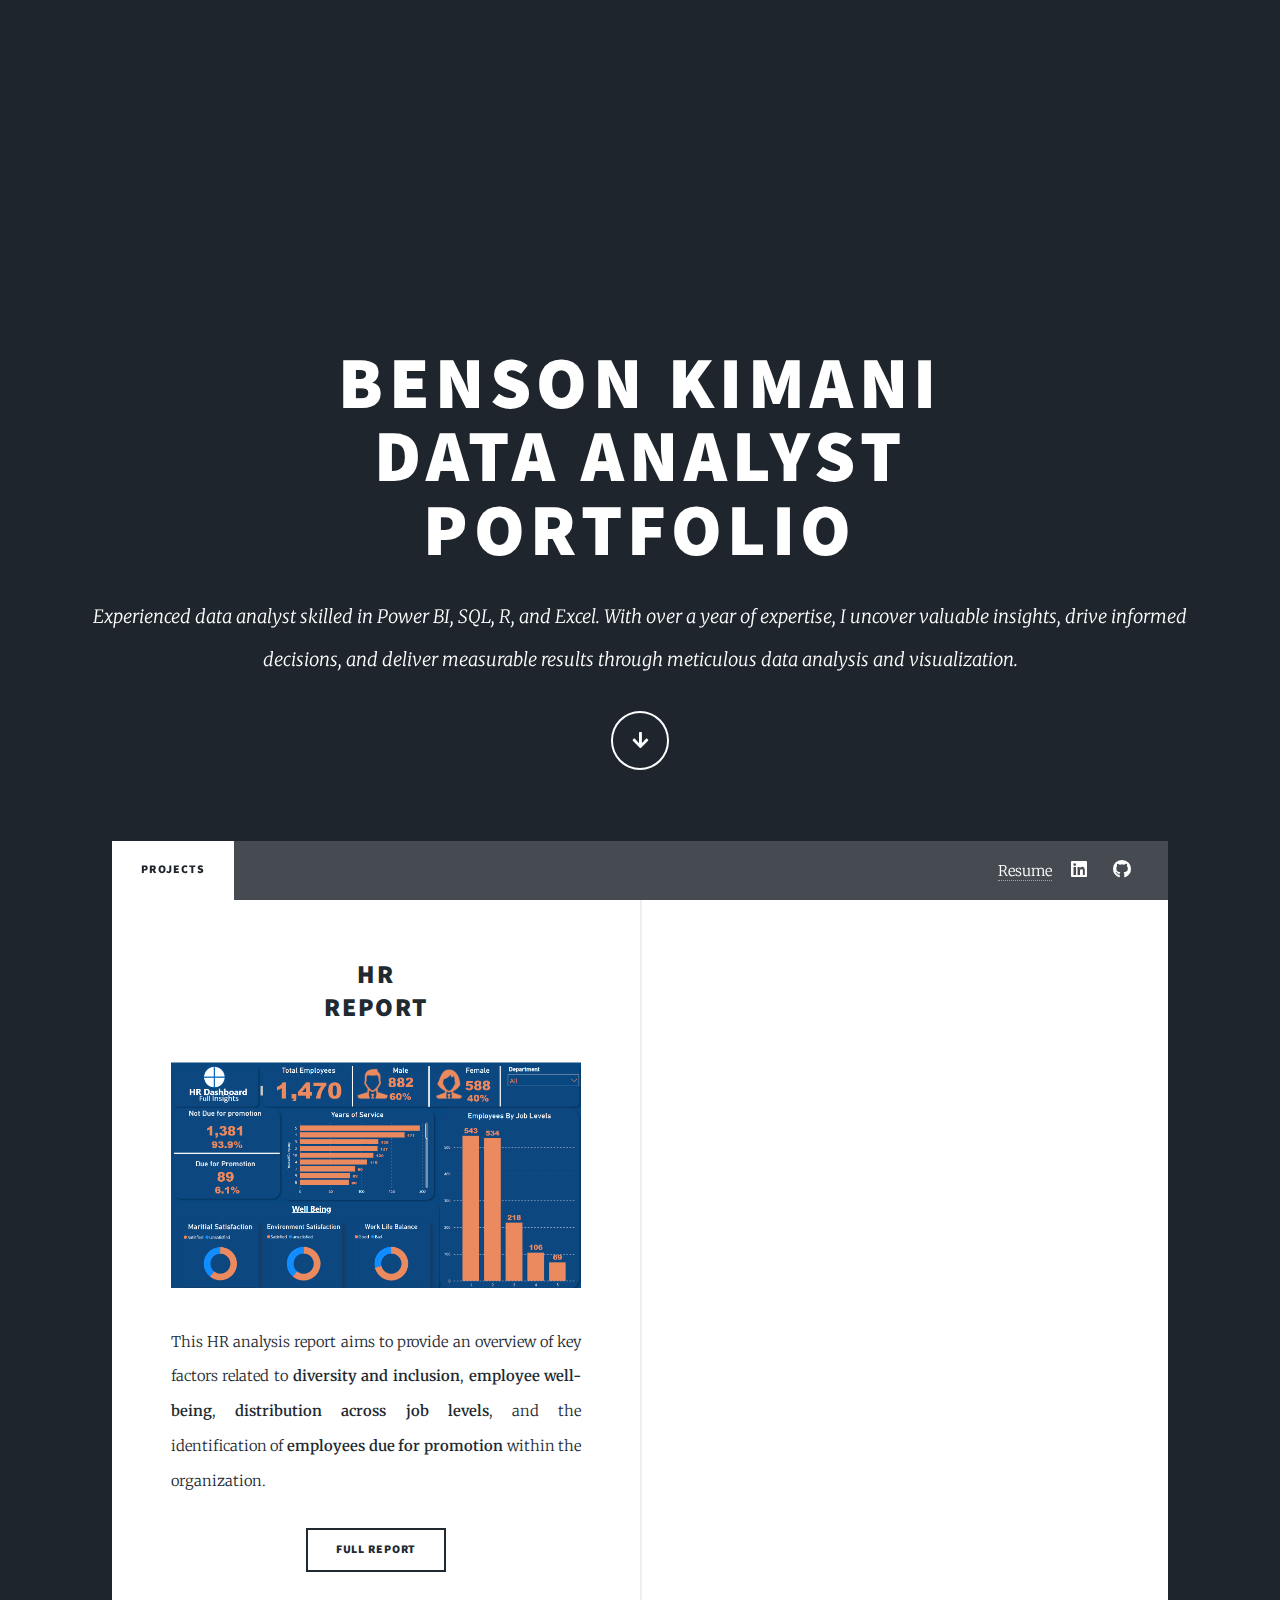
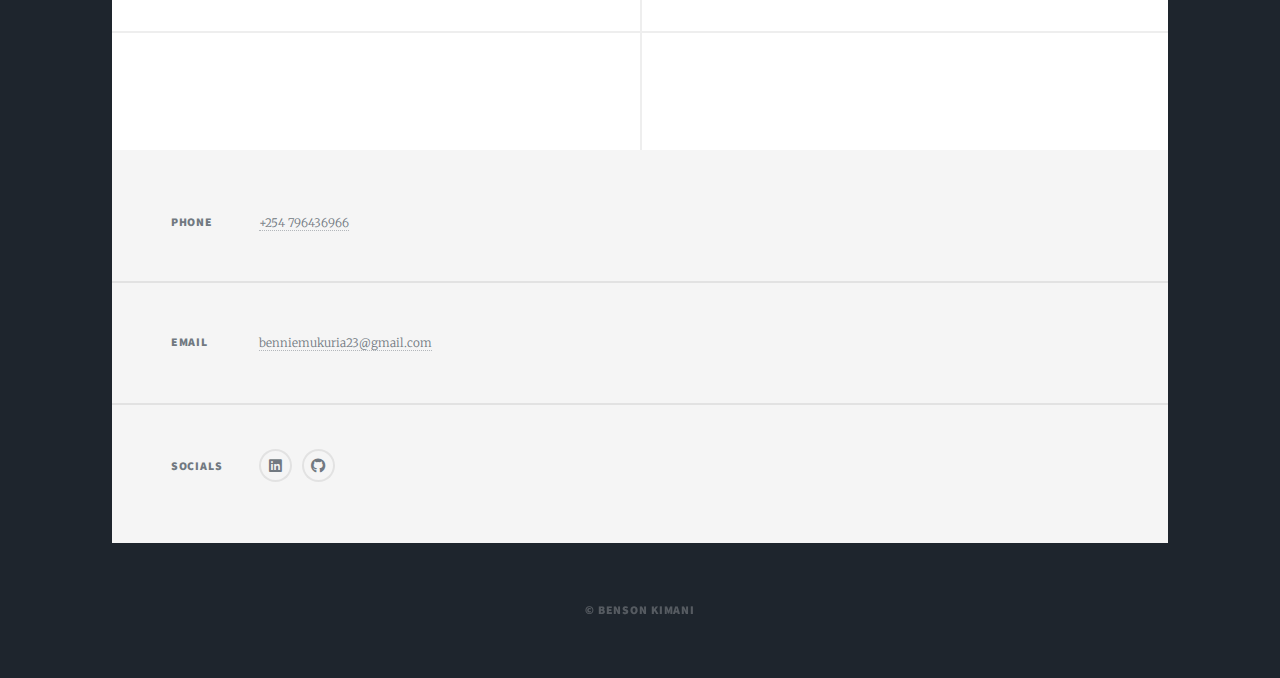
==== index.html @ 6bb9c1ba "Update index.html" ====
<!DOCTYPE HTML>
<html>
	<head>
		<title>Benson Kimani portfolio</title>
		<meta charset="utf-8" />
		<meta name="viewport" content="width=device-width, initial-scale=1, user-scalable=no" />
		<link rel="stylesheet" href="assets/css/main.css" />
		<noscript><link rel="stylesheet" href="assets/css/noscript.css" /></noscript>
	</head>
	<body class="is-preload">

		<!-- Wrapper -->
			<div id="wrapper" class="fade-in">

				<!-- Intro -->
					<div id="intro">
						<h1>Benson Kimani<br />
						Data Analyst<br/>Portfolio</h1>
						<p>Experienced data analyst skilled in Power BI, SQL, R, and Excel.
							 With over a year of expertise, I uncover valuable insights, drive informed decisions, 
							and deliver measurable results through meticulous data analysis and visualization.</p>
						<ul class="actions">
							<li><a href="#header" class="button icon solid solo fa-arrow-down scrolly">Continue</a></li>
						</ul>
					</div>

				<!-- Header -->
					<header id="header">
						<a href="index.html" class="logo">Benson Kimani</a>
					</header>

				<!-- Nav -->
					<nav id="nav">
						<ul class="links">
							<li class="active"><a href="index.html">Projects</a></li>
						</ul>
						<ul class="icons">
							
							<li><a href="assets/Resume.pdf" target="_blank">Resume</a></li>
							<li><a href="https://www.linkedin.com/in/benson-kimani-mukuria" target="_blank" class="icon brands fa-linkedin"><span class="label">linkedin</span></a></li>
							<li><a href="#" target="_blank" class="icon brands fa-github"><span class="label">GitHub</span></a></li>
						</ul>
					</nav>

				<!-- Main -->
					<div id="main">

						<!-- Posts -->
							<section class="posts">
								<article>
									<header>									
										<h2><a href="Hr_analysis.html">HR<br />
										REPORT</a></h2>
									</header>
									<a href="Hr_analysis.html" class="image fit"><img src="images/HR_Dashboard.png" alt="" /></a>
									<p><P>This HR analysis report aims to provide an overview of key factors 
										related to <b>diversity and inclusion</b>, <b>employee well-being</b>, <b>distribution
										across job levels</b>, and the identification of <b>employees due for promotion </b>
										within the organization.</p>
									<ul class="actions special">
										<li><a href="Hr_analysis.html" class="button">Full Report</a></li>
									</ul>
								</article>
								<article>
								
								</article>
								<article>
									
								</article>
								<article>
									
								<article>
									
								</article>
								<article>
									
								</article>
							</section>

						

					</div>

				<!-- Footer -->
				
					<footer id="footer">
						
						<section class="split contact">
							
							<section>
								<h3>Phone</h3>
								<p><a href="tel:+254 796436966">+254 796436966</a></p>
							</section>
							<section>
								<h3>Email</h3>
								<p><a href="mailto:benniemukuria23@gmail.com">benniemukuria23@gmail.com</a></p>
							</section>
							<section>
								<h3>Socials</h3>
								<ul class="icons alt">
									<li><a href="https://www.linkedin.com/in/benson-kimani-mukuria" target="_blank" class="icon brands fa-linkedin"><span class="label">linkedin</span></a></li>
							        <li><a href="#" target="_blank" class="icon brands fa-github"><span class="label">GitHub</span></a></li>
								</ul>
							</section>
						</section>
					</footer>

				<!-- Copyright -->
					<div id="copyright">
						<ul><li>&copy; Benson Kimani</li></li></ul>
					</div>

			</div>

		<!-- Scripts -->
			<script src="assets/js/jquery.min.js"></script>
			<script src="assets/js/jquery.scrollex.min.js"></script>
			<script src="assets/js/jquery.scrolly.min.js"></script>
			<script src="assets/js/browser.min.js"></script>
			<script src="assets/js/breakpoints.min.js"></script>
			<script src="assets/js/util.js"></script>
			<script src="assets/js/main.js"></script>

	</body>
</html>
---- assets/css/main.css ----
@import url(fontawesome-all.min.css);
@import url("https://fonts.googleapis.com/css?family=Merriweather:300,700,300italic,700italic|Source+Sans+Pro:900");



html, body, div, span, applet, object,
iframe, h1, h2, h3, h4, h5, h6, p, blockquote,
pre, a, abbr, acronym, address, big, cite,
code, del, dfn, em, img, ins, kbd, q, s, samp,
small, strike, strong, sub, sup, tt, var, b,
u, i, center, dl, dt, dd, ol, ul, li, fieldset,
form, label, legend, table, caption, tbody,
tfoot, thead, tr, th, td, article, aside,
canvas, details, embed, figure, figcaption,
footer, header, hgroup, menu, nav, output, ruby,
section, summary, time, mark, audio, video {
	margin: 0;
	padding: 0;
	border: 0;
	font-size: 100%;
	font: inherit;
	vertical-align: baseline;}

article, aside, details, figcaption, figure,
footer, header, hgroup, menu, nav, section {
	display: block;}

body {
	line-height: 1;
}

ol, ul {
	list-style: none;
 }

blockquote, q {
	quotes: none;
}

	blockquote:before, blockquote:after, q:before, q:after {
		content: '';
		content: none;
	}

table {
	border-collapse: collapse;
	border-spacing: 0;
}

body {
	-webkit-text-size-adjust: none;
}

mark {
	background-color: transparent;
	color: inherit;
}

input::-moz-focus-inner {
	border: 0;
	padding: 0;
}

input, select, textarea {
	-moz-appearance: none;
	-webkit-appearance: none;
	-ms-appearance: none;
	appearance: none;
}

/* Basic */

	@-ms-viewport {
		width: device-width;
	}

	body {
		-ms-overflow-style: scrollbar;
	}

	@media screen and (max-width: 480px) {

		html, body {
			min-width: 320px;
		}

	}

	html {
		box-sizing: border-box;
	}

	*, *:before, *:after {
		box-sizing: inherit;
	}

	body {
		background-color: #1e252d;
	}

		body.is-preload *, body.is-preload *:before, body.is-preload *:after {
			-moz-animation: none !important;
			-webkit-animation: none !important;
			-ms-animation: none !important;
			animation: none !important;
			-moz-transition: none !important;
			-webkit-transition: none !important;
			-ms-transition: none !important;
			transition: none !important;
		}

/* Type */

	html {
		font-size: 16pt;
	}

		@media screen and (max-width: 1680px) {

			html {
				font-size: 12pt;
			}

		}

		@media screen and (max-width: 1280px) {

			html {
				font-size: 11pt;
			}

		}

		@media screen and (max-width: 360px) {

			html {
				font-size: 10pt;
			}

		}

	body {
		color: #212931;
	}

	body, input, select, textarea {
		font-family: "Merriweather", Georgia, serif;
		font-weight: 300;
		font-size: 1rem;
		line-height: 2.375;
	}

	a {
		-moz-transition: color 0.2s ease-in-out, background-color 0.2s ease-in-out, border-color 0.2s ease-in-out, box-shadow 0.2s ease-in-out;
		-webkit-transition: color 0.2s ease-in-out, background-color 0.2s ease-in-out, border-color 0.2s ease-in-out, box-shadow 0.2s ease-in-out;
		-ms-transition: color 0.2s ease-in-out, background-color 0.2s ease-in-out, border-color 0.2s ease-in-out, box-shadow 0.2s ease-in-out;
		transition: color 0.2s ease-in-out, background-color 0.2s ease-in-out, border-color 0.2s ease-in-out, box-shadow 0.2s ease-in-out;
		border-bottom: dotted 1px;
		text-decoration: none;
	}

		a:hover {
			border-bottom-color: transparent;
		}

	strong, b {
		font-weight: 600;
	}

	em, i {
		font-style: italic;
	}

	p {
		text-align: justify;
		margin: 0 0 2rem 0;
	}

	h1, h2, h3, h4, h5, h6 {
		font-family: "Source Sans Pro", Helvetica, sans-serif;
		font-weight: 900;
		line-height: 1.5;
		letter-spacing: 0.075em;
		text-transform: uppercase;
		margin: 0 0 1rem 0;
	}

		h1 a, h2 a, h3 a, h4 a, h5 a, h6 a {
			border-bottom: 0;
			color: inherit;
			text-decoration: none;
		}

	h1 {
		font-size: 4rem;
		line-height: 1.1;
		margin: 0 0 2rem 0;
	}

	h2 {
		font-size: 1.75rem;
		line-height: 1.3;
		margin: 0 0 1.5rem 0;
	}

	h3 {
		font-size: 1.25rem;
		margin: 0 0 1.5rem 0;
	}

	h4 {
		font-size: 1rem;
	}

	h5 {
		font-size: 0.9rem;
	}

	h6 {
		font-size: 0.8rem;
	}

	sub {
		font-size: 0.8rem;
		position: relative;
		top: 0.5rem;
	}

	sup {
		font-size: 0.8rem;
		position: relative;
		top: -0.5rem;
	}

	blockquote {
		border-left: solid 4px;
		font-style: italic;
		margin: 0 0 2rem 0;
		padding: 0.5rem 0 0.5rem 2rem;
	}

	code {
		border: solid 2px;
		font-family: "Courier New", monospace;
		font-size: 0.9rem;
		margin: 0 0.25rem;
		padding: 0.25rem 0.65rem;
	}

	pre {
		-webkit-overflow-scrolling: touch;
		font-family: "Courier New", monospace;
		font-size: 0.9rem;
		margin: 0 0 2rem 0;
	}

		pre code {
			display: block;
			line-height: 1.75;
			padding: 1rem 1.5rem;
			overflow-x: auto;
		}

	hr {
		border: 0;
		border-bottom: solid 2px;
		margin: 3rem 0;
	}

		hr.major {
			margin: 5rem 0;
		}

	.align-left {
		text-align: left;
	}

	.align-center {
		text-align: center;
	}

	.align-right {
		text-align: right;
	}

	input, select, textarea {
		color: #212931;
	}

	a {
		color: #212931;
		border-bottom-color: rgba(33, 41, 49, 0.5);
	}

		a:hover {
			border-bottom-color: transparent;
			color: #18bfef !important;
		}

	strong, b {
		color: #212931;
	}

	h1, h2, h3, h4, h5, h6 {
		color: #212931;
	}

	blockquote {
		border-left-color: #eeeeee;
	}

	code {
		background: rgba(220, 220, 220, 0.25);
		border-color: #eeeeee;
	}

	hr {
		border-bottom-color: #eeeeee;
	}

/* Row */

	.row {
		display: flex;
		flex-wrap: wrap;
		box-sizing: border-box;
		align-items: stretch;
	}

		.row > * {
			box-sizing: border-box;
		}

		.row.gtr-uniform > * > :last-child {
			margin-bottom: 0;
		}

		.row.aln-left {
			justify-content: flex-start;
		}

		.row.aln-center {
			justify-content: center;
		}

		.row.aln-right {
			justify-content: flex-end;
		}

		.row.aln-top {
			align-items: flex-start;
		}

		.row.aln-middle {
			align-items: center;
		}

		.row.aln-bottom {
			align-items: flex-end;
		}

		.row > .imp {
			order: -1;
		}

		.row > .col-1 {
			width: 8.33333%;
		}

		.row > .off-1 {
			margin-left: 8.33333%;
		}

		.row > .col-2 {
			width: 16.66667%;
		}

		.row > .off-2 {
			margin-left: 16.66667%;
		}

		.row > .col-3 {
			width: 25%;
		}

		.row > .off-3 {
			margin-left: 25%;
		}

		.row > .col-4 {
			width: 33.33333%;
		}

		.row > .off-4 {
			margin-left: 33.33333%;
		}

		.row > .col-5 {
			width: 41.66667%;
		}

		.row > .off-5 {
			margin-left: 41.66667%;
		}

		.row > .col-6 {
			width: 50%;
		}

		.row > .off-6 {
			margin-left: 50%;
		}

		.row > .col-7 {
			width: 58.33333%;
		}

		.row > .off-7 {
			margin-left: 58.33333%;
		}

		.row > .col-8 {
			width: 66.66667%;
		}

		.row > .off-8 {
			margin-left: 66.66667%;
		}

		.row > .col-9 {
			width: 75%;
		}

		.row > .off-9 {
			margin-left: 75%;
		}

		.row > .col-10 {
			width: 83.33333%;
		}

		.row > .off-10 {
			margin-left: 83.33333%;
		}

		.row > .col-11 {
			width: 91.66667%;
		}

		.row > .off-11 {
			margin-left: 91.66667%;
		}

		.row > .col-12 {
			width: 100%;
		}

		.row > .off-12 {
			margin-left: 100%;
		}

		.row.gtr-0 {
			margin-top: 0;
			margin-left: 0rem;
		}

			.row.gtr-0 > * {
				padding: 0 0 0 0rem;
			}

			.row.gtr-0.gtr-uniform {
				margin-top: 0rem;
			}

				.row.gtr-0.gtr-uniform > * {
					padding-top: 0rem;
				}

		.row.gtr-25 {
			margin-top: 0;
			margin-left: -0.375rem;
		}

			.row.gtr-25 > * {
				padding: 0 0 0 0.375rem;
			}

			.row.gtr-25.gtr-uniform {
				margin-top: -0.375rem;
			}

				.row.gtr-25.gtr-uniform > * {
					padding-top: 0.375rem;
				}

		.row.gtr-50 {
			margin-top: 0;
			margin-left: -0.75rem;
		}

			.row.gtr-50 > * {
				padding: 0 0 0 0.75rem;
			}

			.row.gtr-50.gtr-uniform {
				margin-top: -0.75rem;
			}

				.row.gtr-50.gtr-uniform > * {
					padding-top: 0.75rem;
				}

		.row {
			margin-top: 0;
			margin-left: -1.5rem;
		}

			.row > * {
				padding: 0 0 0 1.5rem;
			}

			.row.gtr-uniform {
				margin-top: -1.5rem;
			}

				.row.gtr-uniform > * {
					padding-top: 1.5rem;
				}

		.row.gtr-150 {
			margin-top: 0;
			margin-left: -2.25rem;
		}

			.row.gtr-150 > * {
				padding: 0 0 0 2.25rem;
			}

			.row.gtr-150.gtr-uniform {
				margin-top: -2.25rem;
			}

				.row.gtr-150.gtr-uniform > * {
					padding-top: 2.25rem;
				}

		.row.gtr-200 {
			margin-top: 0;
			margin-left: -3rem;
		}

			.row.gtr-200 > * {
				padding: 0 0 0 3rem;
			}

			.row.gtr-200.gtr-uniform {
				margin-top: -3rem;
			}

				.row.gtr-200.gtr-uniform > * {
					padding-top: 3rem;
				}

		@media screen and (max-width: 1680px) {

			.row {
				display: flex;
				flex-wrap: wrap;
				box-sizing: border-box;
				align-items: stretch;
			}

				.row > * {
					box-sizing: border-box;
				}

				.row.gtr-uniform > * > :last-child {
					margin-bottom: 0;
				}

				.row.aln-left {
					justify-content: flex-start;
				}

				.row.aln-center {
					justify-content: center;
				}

				.row.aln-right {
					justify-content: flex-end;
				}

				.row.aln-top {
					align-items: flex-start;
				}

				.row.aln-middle {
					align-items: center;
				}

				.row.aln-bottom {
					align-items: flex-end;
				}

				.row > .imp-xlarge {
					order: -1;
				}

				.row > .col-1-xlarge {
					width: 8.33333%;
				}

				.row > .off-1-xlarge {
					margin-left: 8.33333%;
				}

				.row > .col-2-xlarge {
					width: 16.66667%;
				}

				.row > .off-2-xlarge {
					margin-left: 16.66667%;
				}

				.row > .col-3-xlarge {
					width: 25%;
				}

				.row > .off-3-xlarge {
					margin-left: 25%;
				}

				.row > .col-4-xlarge {
					width: 33.33333%;
				}

				.row > .off-4-xlarge {
					margin-left: 33.33333%;
				}

				.row > .col-5-xlarge {
					width: 41.66667%;
				}

				.row > .off-5-xlarge {
					margin-left: 41.66667%;
				}

				.row > .col-6-xlarge {
					width: 50%;
				}

				.row > .off-6-xlarge {
					margin-left: 50%;
				}

				.row > .col-7-xlarge {
					width: 58.33333%;
				}

				.row > .off-7-xlarge {
					margin-left: 58.33333%;
				}

				.row > .col-8-xlarge {
					width: 66.66667%;
				}

				.row > .off-8-xlarge {
					margin-left: 66.66667%;
				}

				.row > .col-9-xlarge {
					width: 75%;
				}

				.row > .off-9-xlarge {
					margin-left: 75%;
				}

				.row > .col-10-xlarge {
					width: 83.33333%;
				}

				.row > .off-10-xlarge {
					margin-left: 83.33333%;
				}

				.row > .col-11-xlarge {
					width: 91.66667%;
				}

				.row > .off-11-xlarge {
					margin-left: 91.66667%;
				}

				.row > .col-12-xlarge {
					width: 100%;
				}

				.row > .off-12-xlarge {
					margin-left: 100%;
				}

				.row.gtr-0 {
					margin-top: 0;
					margin-left: 0rem;
				}

					.row.gtr-0 > * {
						padding: 0 0 0 0rem;
					}

					.row.gtr-0.gtr-uniform {
						margin-top: 0rem;
					}

						.row.gtr-0.gtr-uniform > * {
							padding-top: 0rem;
						}

				.row.gtr-25 {
					margin-top: 0;
					margin-left: -0.375rem;
				}

					.row.gtr-25 > * {
						padding: 0 0 0 0.375rem;
					}

					.row.gtr-25.gtr-uniform {
						margin-top: -0.375rem;
					}

						.row.gtr-25.gtr-uniform > * {
							padding-top: 0.375rem;
						}

				.row.gtr-50 {
					margin-top: 0;
					margin-left: -0.75rem;
				}

					.row.gtr-50 > * {
						padding: 0 0 0 0.75rem;
					}

					.row.gtr-50.gtr-uniform {
						margin-top: -0.75rem;
					}

						.row.gtr-50.gtr-uniform > * {
							padding-top: 0.75rem;
						}

				.row {
					margin-top: 0;
					margin-left: -1.5rem;
				}

					.row > * {
						padding: 0 0 0 1.5rem;
					}

					.row.gtr-uniform {
						margin-top: -1.5rem;
					}

						.row.gtr-uniform > * {
							padding-top: 1.5rem;
						}

				.row.gtr-150 {
					margin-top: 0;
					margin-left: -2.25rem;
				}

					.row.gtr-150 > * {
						padding: 0 0 0 2.25rem;
					}

					.row.gtr-150.gtr-uniform {
						margin-top: -2.25rem;
					}

						.row.gtr-150.gtr-uniform > * {
							padding-top: 2.25rem;
						}

				.row.gtr-200 {
					margin-top: 0;
					margin-left: -3rem;
				}

					.row.gtr-200 > * {
						padding: 0 0 0 3rem;
					}

					.row.gtr-200.gtr-uniform {
						margin-top: -3rem;
					}

						.row.gtr-200.gtr-uniform > * {
							padding-top: 3rem;
						}

		}

		@media screen and (max-width: 1280px) {

			.row {
				display: flex;
				flex-wrap: wrap;
				box-sizing: border-box;
				align-items: stretch;
			}

				.row > * {
					box-sizing: border-box;
				}

				.row.gtr-uniform > * > :last-child {
					margin-bottom: 0;
				}

				.row.aln-left {
					justify-content: flex-start;
				}

				.row.aln-center {
					justify-content: center;
				}

				.row.aln-right {
					justify-content: flex-end;
				}

				.row.aln-top {
					align-items: flex-start;
				}

				.row.aln-middle {
					align-items: center;
				}

				.row.aln-bottom {
					align-items: flex-end;
				}

				.row > .imp-large {
					order: -1;
				}

				.row > .col-1-large {
					width: 8.33333%;
				}

				.row > .off-1-large {
					margin-left: 8.33333%;
				}

				.row > .col-2-large {
					width: 16.66667%;
				}

				.row > .off-2-large {
					margin-left: 16.66667%;
				}

				.row > .col-3-large {
					width: 25%;
				}

				.row > .off-3-large {
					margin-left: 25%;
				}

				.row > .col-4-large {
					width: 33.33333%;
				}

				.row > .off-4-large {
					margin-left: 33.33333%;
				}

				.row > .col-5-large {
					width: 41.66667%;
				}

				.row > .off-5-large {
					margin-left: 41.66667%;
				}

				.row > .col-6-large {
					width: 50%;
				}

				.row > .off-6-large {
					margin-left: 50%;
				}

				.row > .col-7-large {
					width: 58.33333%;
				}

				.row > .off-7-large {
					margin-left: 58.33333%;
				}

				.row > .col-8-large {
					width: 66.66667%;
				}

				.row > .off-8-large {
					margin-left: 66.66667%;
				}

				.row > .col-9-large {
					width: 75%;
				}

				.row > .off-9-large {
					margin-left: 75%;
				}

				.row > .col-10-large {
					width: 83.33333%;
				}

				.row > .off-10-large {
					margin-left: 83.33333%;
				}

				.row > .col-11-large {
					width: 91.66667%;
				}

				.row > .off-11-large {
					margin-left: 91.66667%;
				}

				.row > .col-12-large {
					width: 100%;
				}

				.row > .off-12-large {
					margin-left: 100%;
				}

				.row.gtr-0 {
					margin-top: 0;
					margin-left: 0rem;
				}

					.row.gtr-0 > * {
						padding: 0 0 0 0rem;
					}

					.row.gtr-0.gtr-uniform {
						margin-top: 0rem;
					}

						.row.gtr-0.gtr-uniform > * {
							padding-top: 0rem;
						}

				.row.gtr-25 {
					margin-top: 0;
					margin-left: -0.375rem;
				}

					.row.gtr-25 > * {
						padding: 0 0 0 0.375rem;
					}

					.row.gtr-25.gtr-uniform {
						margin-top: -0.375rem;
					}

						.row.gtr-25.gtr-uniform > * {
							padding-top: 0.375rem;
						}

				.row.gtr-50 {
					margin-top: 0;
					margin-left: -0.75rem;
				}

					.row.gtr-50 > * {
						padding: 0 0 0 0.75rem;
					}

					.row.gtr-50.gtr-uniform {
						margin-top: -0.75rem;
					}

						.row.gtr-50.gtr-uniform > * {
							padding-top: 0.75rem;
						}

				.row {
					margin-top: 0;
					margin-left: -1.5rem;
				}

					.row > * {
						padding: 0 0 0 1.5rem;
					}

					.row.gtr-uniform {
						margin-top: -1.5rem;
					}

						.row.gtr-uniform > * {
							padding-top: 1.5rem;
						}

				.row.gtr-150 {
					margin-top: 0;
					margin-left: -2.25rem;
				}

					.row.gtr-150 > * {
						padding: 0 0 0 2.25rem;
					}

					.row.gtr-150.gtr-uniform {
						margin-top: -2.25rem;
					}

						.row.gtr-150.gtr-uniform > * {
							padding-top: 2.25rem;
						}

				.row.gtr-200 {
					margin-top: 0;
					margin-left: -3rem;
				}

					.row.gtr-200 > * {
						padding: 0 0 0 3rem;
					}

					.row.gtr-200.gtr-uniform {
						margin-top: -3rem;
					}

						.row.gtr-200.gtr-uniform > * {
							padding-top: 3rem;
						}

		}

		@media screen and (max-width: 980px) {

			.row {
				display: flex;
				flex-wrap: wrap;
				box-sizing: border-box;
				align-items: stretch;
			}

				.row > * {
					box-sizing: border-box;
				}

				.row.gtr-uniform > * > :last-child {
					margin-bottom: 0;
				}

				.row.aln-left {
					justify-content: flex-start;
				}

				.row.aln-center {
					justify-content: center;
				}

				.row.aln-right {
					justify-content: flex-end;
				}

				.row.aln-top {
					align-items: flex-start;
				}

				.row.aln-middle {
					align-items: center;
				}

				.row.aln-bottom {
					align-items: flex-end;
				}

				.row > .imp-medium {
					order: -1;
				}

				.row > .col-1-medium {
					width: 8.33333%;
				}

				.row > .off-1-medium {
					margin-left: 8.33333%;
				}

				.row > .col-2-medium {
					width: 16.66667%;
				}

				.row > .off-2-medium {
					margin-left: 16.66667%;
				}

				.row > .col-3-medium {
					width: 25%;
				}

				.row > .off-3-medium {
					margin-left: 25%;
				}

				.row > .col-4-medium {
					width: 33.33333%;
				}

				.row > .off-4-medium {
					margin-left: 33.33333%;
				}

				.row > .col-5-medium {
					width: 41.66667%;
				}

				.row > .off-5-medium {
					margin-left: 41.66667%;
				}

				.row > .col-6-medium {
					width: 50%;
				}

				.row > .off-6-medium {
					margin-left: 50%;
				}

				.row > .col-7-medium {
					width: 58.33333%;
				}

				.row > .off-7-medium {
					margin-left: 58.33333%;
				}

				.row > .col-8-medium {
					width: 66.66667%;
				}

				.row > .off-8-medium {
					margin-left: 66.66667%;
				}

				.row > .col-9-medium {
					width: 75%;
				}

				.row > .off-9-medium {
					margin-left: 75%;
				}

				.row > .col-10-medium {
					width: 83.33333%;
				}

				.row > .off-10-medium {
					margin-left: 83.33333%;
				}

				.row > .col-11-medium {
					width: 91.66667%;
				}

				.row > .off-11-medium {
					margin-left: 91.66667%;
				}

				.row > .col-12-medium {
					width: 100%;
				}

				.row > .off-12-medium {
					margin-left: 100%;
				}

				.row.gtr-0 {
					margin-top: 0;
					margin-left: 0rem;
				}

					.row.gtr-0 > * {
						padding: 0 0 0 0rem;
					}

					.row.gtr-0.gtr-uniform {
						margin-top: 0rem;
					}

						.row.gtr-0.gtr-uniform > * {
							padding-top: 0rem;
						}

				.row.gtr-25 {
					margin-top: 0;
					margin-left: -0.375rem;
				}

					.row.gtr-25 > * {
						padding: 0 0 0 0.375rem;
					}

					.row.gtr-25.gtr-uniform {
						margin-top: -0.375rem;
					}

						.row.gtr-25.gtr-uniform > * {
							padding-top: 0.375rem;
						}

				.row.gtr-50 {
					margin-top: 0;
					margin-left: -0.75rem;
				}

					.row.gtr-50 > * {
						padding: 0 0 0 0.75rem;
					}

					.row.gtr-50.gtr-uniform {
						margin-top: -0.75rem;
					}

						.row.gtr-50.gtr-uniform > * {
							padding-top: 0.75rem;
						}

				.row {
					margin-top: 0;
					margin-left: -1.5rem;
				}

					.row > * {
						padding: 0 0 0 1.5rem;
					}

					.row.gtr-uniform {
						margin-top: -1.5rem;
					}

						.row.gtr-uniform > * {
							padding-top: 1.5rem;
						}

				.row.gtr-150 {
					margin-top: 0;
					margin-left: -2.25rem;
				}

					.row.gtr-150 > * {
						padding: 0 0 0 2.25rem;
					}

					.row.gtr-150.gtr-uniform {
						margin-top: -2.25rem;
					}

						.row.gtr-150.gtr-uniform > * {
							padding-top: 2.25rem;
						}

				.row.gtr-200 {
					margin-top: 0;
					margin-left: -3rem;
				}

					.row.gtr-200 > * {
						padding: 0 0 0 3rem;
					}

					.row.gtr-200.gtr-uniform {
						margin-top: -3rem;
					}

						.row.gtr-200.gtr-uniform > * {
							padding-top: 3rem;
						}

		}

		@media screen and (max-width: 736px) {

			.row {
				display: flex;
				flex-wrap: wrap;
				box-sizing: border-box;
				align-items: stretch;
			}

				.row > * {
					box-sizing: border-box;
				}

				.row.gtr-uniform > * > :last-child {
					margin-bottom: 0;
				}

				.row.aln-left {
					justify-content: flex-start;
				}

				.row.aln-center {
					justify-content: center;
				}

				.row.aln-right {
					justify-content: flex-end;
				}

				.row.aln-top {
					align-items: flex-start;
				}

				.row.aln-middle {
					align-items: center;
				}

				.row.aln-bottom {
					align-items: flex-end;
				}

				.row > .imp-small {
					order: -1;
				}

				.row > .col-1-small {
					width: 8.33333%;
				}

				.row > .off-1-small {
					margin-left: 8.33333%;
				}

				.row > .col-2-small {
					width: 16.66667%;
				}

				.row > .off-2-small {
					margin-left: 16.66667%;
				}

				.row > .col-3-small {
					width: 25%;
				}

				.row > .off-3-small {
					margin-left: 25%;
				}

				.row > .col-4-small {
					width: 33.33333%;
				}

				.row > .off-4-small {
					margin-left: 33.33333%;
				}

				.row > .col-5-small {
					width: 41.66667%;
				}

				.row > .off-5-small {
					margin-left: 41.66667%;
				}

				.row > .col-6-small {
					width: 50%;
				}

				.row > .off-6-small {
					margin-left: 50%;
				}

				.row > .col-7-small {
					width: 58.33333%;
				}

				.row > .off-7-small {
					margin-left: 58.33333%;
				}

				.row > .col-8-small {
					width: 66.66667%;
				}

				.row > .off-8-small {
					margin-left: 66.66667%;
				}

				.row > .col-9-small {
					width: 75%;
				}

				.row > .off-9-small {
					margin-left: 75%;
				}

				.row > .col-10-small {
					width: 83.33333%;
				}

				.row > .off-10-small {
					margin-left: 83.33333%;
				}

				.row > .col-11-small {
					width: 91.66667%;
				}

				.row > .off-11-small {
					margin-left: 91.66667%;
				}

				.row > .col-12-small {
					width: 100%;
				}

				.row > .off-12-small {
					margin-left: 100%;
				}

				.row.gtr-0 {
					margin-top: 0;
					margin-left: 0rem;
				}

					.row.gtr-0 > * {
						padding: 0 0 0 0rem;
					}

					.row.gtr-0.gtr-uniform {
						margin-top: 0rem;
					}

						.row.gtr-0.gtr-uniform > * {
							padding-top: 0rem;
						}

				.row.gtr-25 {
					margin-top: 0;
					margin-left: -0.375rem;
				}

					.row.gtr-25 > * {
						padding: 0 0 0 0.375rem;
					}

					.row.gtr-25.gtr-uniform {
						margin-top: -0.375rem;
					}

						.row.gtr-25.gtr-uniform > * {
							padding-top: 0.375rem;
						}

				.row.gtr-50 {
					margin-top: 0;
					margin-left: -0.75rem;
				}

					.row.gtr-50 > * {
						padding: 0 0 0 0.75rem;
					}

					.row.gtr-50.gtr-uniform {
						margin-top: -0.75rem;
					}

						.row.gtr-50.gtr-uniform > * {
							padding-top: 0.75rem;
						}

				.row {
					margin-top: 0;
					margin-left: -1.5rem;
				}

					.row > * {
						padding: 0 0 0 1.5rem;
					}

					.row.gtr-uniform {
						margin-top: -1.5rem;
					}

						.row.gtr-uniform > * {
							padding-top: 1.5rem;
						}

				.row.gtr-150 {
					margin-top: 0;
					margin-left: -2.25rem;
				}

					.row.gtr-150 > * {
						padding: 0 0 0 2.25rem;
					}

					.row.gtr-150.gtr-uniform {
						margin-top: -2.25rem;
					}

						.row.gtr-150.gtr-uniform > * {
							padding-top: 2.25rem;
						}

				.row.gtr-200 {
					margin-top: 0;
					margin-left: -3rem;
				}

					.row.gtr-200 > * {
						padding: 0 0 0 3rem;
					}

					.row.gtr-200.gtr-uniform {
						margin-top: -3rem;
					}

						.row.gtr-200.gtr-uniform > * {
							padding-top: 3rem;
						}

		}

		@media screen and (max-width: 480px) {

			.row {
				display: flex;
				flex-wrap: wrap;
				box-sizing: border-box;
				align-items: stretch;
			}

				.row > * {
					box-sizing: border-box;
				}

				.row.gtr-uniform > * > :last-child {
					margin-bottom: 0;
				}

				.row.aln-left {
					justify-content: flex-start;
				}

				.row.aln-center {
					justify-content: center;
				}

				.row.aln-right {
					justify-content: flex-end;
				}

				.row.aln-top {
					align-items: flex-start;
				}

				.row.aln-middle {
					align-items: center;
				}

				.row.aln-bottom {
					align-items: flex-end;
				}

				.row > .imp-xsmall {
					order: -1;
				}

				.row > .col-1-xsmall {
					width: 8.33333%;
				}

				.row > .off-1-xsmall {
					margin-left: 8.33333%;
				}

				.row > .col-2-xsmall {
					width: 16.66667%;
				}

				.row > .off-2-xsmall {
					margin-left: 16.66667%;
				}

				.row > .col-3-xsmall {
					width: 25%;
				}

				.row > .off-3-xsmall {
					margin-left: 25%;
				}

				.row > .col-4-xsmall {
					width: 33.33333%;
				}

				.row > .off-4-xsmall {
					margin-left: 33.33333%;
				}

				.row > .col-5-xsmall {
					width: 41.66667%;
				}

				.row > .off-5-xsmall {
					margin-left: 41.66667%;
				}

				.row > .col-6-xsmall {
					width: 50%;
				}

				.row > .off-6-xsmall {
					margin-left: 50%;
				}

				.row > .col-7-xsmall {
					width: 58.33333%;
				}

				.row > .off-7-xsmall {
					margin-left: 58.33333%;
				}

				.row > .col-8-xsmall {
					width: 66.66667%;
				}

				.row > .off-8-xsmall {
					margin-left: 66.66667%;
				}

				.row > .col-9-xsmall {
					width: 75%;
				}

				.row > .off-9-xsmall {
					margin-left: 75%;
				}

				.row > .col-10-xsmall {
					width: 83.33333%;
				}

				.row > .off-10-xsmall {
					margin-left: 83.33333%;
				}

				.row > .col-11-xsmall {
					width: 91.66667%;
				}

				.row > .off-11-xsmall {
					margin-left: 91.66667%;
				}

				.row > .col-12-xsmall {
					width: 100%;
				}

				.row > .off-12-xsmall {
					margin-left: 100%;
				}

				.row.gtr-0 {
					margin-top: 0;
					margin-left: 0rem;
				}

					.row.gtr-0 > * {
						padding: 0 0 0 0rem;
					}

					.row.gtr-0.gtr-uniform {
						margin-top: 0rem;
					}

						.row.gtr-0.gtr-uniform > * {
							padding-top: 0rem;
						}

				.row.gtr-25 {
					margin-top: 0;
					margin-left: -0.375rem;
				}

					.row.gtr-25 > * {
						padding: 0 0 0 0.375rem;
					}

					.row.gtr-25.gtr-uniform {
						margin-top: -0.375rem;
					}

						.row.gtr-25.gtr-uniform > * {
							padding-top: 0.375rem;
						}

				.row.gtr-50 {
					margin-top: 0;
					margin-left: -0.75rem;
				}

					.row.gtr-50 > * {
						padding: 0 0 0 0.75rem;
					}

					.row.gtr-50.gtr-uniform {
						margin-top: -0.75rem;
					}

						.row.gtr-50.gtr-uniform > * {
							padding-top: 0.75rem;
						}

				.row {
					margin-top: 0;
					margin-left: -1.5rem;
				}

					.row > * {
						padding: 0 0 0 1.5rem;
					}

					.row.gtr-uniform {
						margin-top: -1.5rem;
					}

						.row.gtr-uniform > * {
							padding-top: 1.5rem;
						}

				.row.gtr-150 {
					margin-top: 0;
					margin-left: -2.25rem;
				}

					.row.gtr-150 > * {
						padding: 0 0 0 2.25rem;
					}

					.row.gtr-150.gtr-uniform {
						margin-top: -2.25rem;
					}

						.row.gtr-150.gtr-uniform > * {
							padding-top: 2.25rem;
						}

				.row.gtr-200 {
					margin-top: 0;
					margin-left: -3rem;
				}

					.row.gtr-200 > * {
						padding: 0 0 0 3rem;
					}

					.row.gtr-200.gtr-uniform {
						margin-top: -3rem;
					}

						.row.gtr-200.gtr-uniform > * {
							padding-top: 3rem;
						}

		}

		@media screen and (max-width: 360px) {

			.row {
				display: flex;
				flex-wrap: wrap;
				box-sizing: border-box;
				align-items: stretch;
			}

				.row > * {
					box-sizing: border-box;
				}

				.row.gtr-uniform > * > :last-child {
					margin-bottom: 0;
				}

				.row.aln-left {
					justify-content: flex-start;
				}

				.row.aln-center {
					justify-content: center;
				}

				.row.aln-right {
					justify-content: flex-end;
				}

				.row.aln-top {
					align-items: flex-start;
				}

				.row.aln-middle {
					align-items: center;
				}

				.row.aln-bottom {
					align-items: flex-end;
				}

				.row > .imp-xxsmall {
					order: -1;
				}

				.row > .col-1-xxsmall {
					width: 8.33333%;
				}

				.row > .off-1-xxsmall {
					margin-left: 8.33333%;
				}

				.row > .col-2-xxsmall {
					width: 16.66667%;
				}

				.row > .off-2-xxsmall {
					margin-left: 16.66667%;
				}

				.row > .col-3-xxsmall {
					width: 25%;
				}

				.row > .off-3-xxsmall {
					margin-left: 25%;
				}

				.row > .col-4-xxsmall {
					width: 33.33333%;
				}

				.row > .off-4-xxsmall {
					margin-left: 33.33333%;
				}

				.row > .col-5-xxsmall {
					width: 41.66667%;
				}

				.row > .off-5-xxsmall {
					margin-left: 41.66667%;
				}

				.row > .col-6-xxsmall {
					width: 50%;
				}

				.row > .off-6-xxsmall {
					margin-left: 50%;
				}

				.row > .col-7-xxsmall {
					width: 58.33333%;
				}

				.row > .off-7-xxsmall {
					margin-left: 58.33333%;
				}

				.row > .col-8-xxsmall {
					width: 66.66667%;
				}

				.row > .off-8-xxsmall {
					margin-left: 66.66667%;
				}

				.row > .col-9-xxsmall {
					width: 75%;
				}

				.row > .off-9-xxsmall {
					margin-left: 75%;
				}

				.row > .col-10-xxsmall {
					width: 83.33333%;
				}

				.row > .off-10-xxsmall {
					margin-left: 83.33333%;
				}

				.row > .col-11-xxsmall {
					width: 91.66667%;
				}

				.row > .off-11-xxsmall {
					margin-left: 91.66667%;
				}

				.row > .col-12-xxsmall {
					width: 100%;
				}

				.row > .off-12-xxsmall {
					margin-left: 100%;
				}

				.row.gtr-0 {
					margin-top: 0;
					margin-left: 0rem;
				}

					.row.gtr-0 > * {
						padding: 0 0 0 0rem;
					}

					.row.gtr-0.gtr-uniform {
						margin-top: 0rem;
					}

						.row.gtr-0.gtr-uniform > * {
							padding-top: 0rem;
						}

				.row.gtr-25 {
					margin-top: 0;
					margin-left: -0.375rem;
				}

					.row.gtr-25 > * {
						padding: 0 0 0 0.375rem;
					}

					.row.gtr-25.gtr-uniform {
						margin-top: -0.375rem;
					}

						.row.gtr-25.gtr-uniform > * {
							padding-top: 0.375rem;
						}

				.row.gtr-50 {
					margin-top: 0;
					margin-left: -0.75rem;
				}

					.row.gtr-50 > * {
						padding: 0 0 0 0.75rem;
					}

					.row.gtr-50.gtr-uniform {
						margin-top: -0.75rem;
					}

						.row.gtr-50.gtr-uniform > * {
							padding-top: 0.75rem;
						}

				.row {
					margin-top: 0;
					margin-left: -1.5rem;
				}

					.row > * {
						padding: 0 0 0 1.5rem;
					}

					.row.gtr-uniform {
						margin-top: -1.5rem;
					}

						.row.gtr-uniform > * {
							padding-top: 1.5rem;
						}

				.row.gtr-150 {
					margin-top: 0;
					margin-left: -2.25rem;
				}

					.row.gtr-150 > * {
						padding: 0 0 0 2.25rem;
					}

					.row.gtr-150.gtr-uniform {
						margin-top: -2.25rem;
					}

						.row.gtr-150.gtr-uniform > * {
							padding-top: 2.25rem;
						}

				.row.gtr-200 {
					margin-top: 0;
					margin-left: -3rem;
				}

					.row.gtr-200 > * {
						padding: 0 0 0 3rem;
					}

					.row.gtr-200.gtr-uniform {
						margin-top: -3rem;
					}

						.row.gtr-200.gtr-uniform > * {
							padding-top: 3rem;
						}

		}

/* Box */

	.box {
		border: solid 2px;
		margin-bottom: 2rem;
		padding: 1.5rem;
	}

		.box > :last-child,
		.box > :last-child > :last-child,
		.box > :last-child > :last-child > :last-child {
			margin-bottom: 0;
		}

		.box.alt {
			border: 0;
			border-radius: 0;
			padding: 0;
		}

	.box {
		border-color: #eeeeee;
	}

/* Button */

	input[type="submit"],
	input[type="reset"],
	input[type="button"],
	button,
	.button {
		-moz-appearance: none;
		-webkit-appearance: none;
		-ms-appearance: none;
		appearance: none;
		-moz-transition: background-color 0.2s ease-in-out, box-shadow 0.2s ease-in-out, color 0.2s ease-in-out;
		-webkit-transition: background-color 0.2s ease-in-out, box-shadow 0.2s ease-in-out, color 0.2s ease-in-out;
		-ms-transition: background-color 0.2s ease-in-out, box-shadow 0.2s ease-in-out, color 0.2s ease-in-out;
		transition: background-color 0.2s ease-in-out, box-shadow 0.2s ease-in-out, color 0.2s ease-in-out;
		border: 0;
		border-radius: 0;
		cursor: pointer;
		display: inline-block;
		font-family: "Source Sans Pro", Helvetica, sans-serif;
		font-size: 0.8rem;
		font-weight: 900;
		letter-spacing: 0.075em;
		height: 3rem;
		line-height: 3rem;
		padding: 0 2rem;
		text-align: center;
		text-decoration: none;
		text-transform: uppercase;
		white-space: nowrap;
	}

		input[type="submit"].icon:before,
		input[type="reset"].icon:before,
		input[type="button"].icon:before,
		button.icon:before,
		.button.icon:before {
			margin-right: 0.5rem;
		}

		input[type="submit"].icon.solo,
		input[type="reset"].icon.solo,
		input[type="button"].icon.solo,
		button.icon.solo,
		.button.icon.solo {
			position: relative;
			width: 4rem;
			height: 4rem;
			line-height: 4rem;
			border-radius: 4rem;
			text-indent: 4rem;
			overflow: hidden;
			padding: 0;
			white-space: nowrap;
		}

			input[type="submit"].icon.solo:before,
			input[type="reset"].icon.solo:before,
			input[type="button"].icon.solo:before,
			button.icon.solo:before,
			.button.icon.solo:before {
				position: absolute;
				display: block;
				top: 0;
				left: 0;
				width: inherit;
				height: inherit;
				line-height: inherit;
				font-size: 1.25rem;
				margin-right: 0;
				text-align: center;
				text-indent: 0;
			}

		input[type="submit"].fit,
		input[type="reset"].fit,
		input[type="button"].fit,
		button.fit,
		.button.fit {
			width: 100%;
		}

		input[type="submit"].small,
		input[type="reset"].small,
		input[type="button"].small,
		button.small,
		.button.small {
			font-size: 0.7rem;
			height: 2.5rem;
			line-height: 2.5rem;
			padding: 0 1.5rem;
		}

		input[type="submit"].large,
		input[type="reset"].large,
		input[type="button"].large,
		button.large,
		.button.large {
			font-size: 0.9rem;
			height: 3.5rem;
			line-height: 3.5rem;
			padding: 0 2.75rem;
		}

		@media screen and (max-width: 980px) {

			input[type="submit"],
			input[type="reset"],
			input[type="button"],
			button,
			.button {
				font-size: 0.9rem;
				height: 3.25rem;
				line-height: 3.25rem;
			}

				input[type="submit"].large,
				input[type="reset"].large,
				input[type="button"].large,
				button.large,
				.button.large {
					font-size: 1rem;
					height: 3.75rem;
					line-height: 3.75rem;
				}

		}

		input[type="submit"].disabled, input[type="submit"]:disabled,
		input[type="reset"].disabled,
		input[type="reset"]:disabled,
		input[type="button"].disabled,
		input[type="button"]:disabled,
		button.disabled,
		button:disabled,
		.button.disabled,
		.button:disabled {
			pointer-events: none;
			opacity: 0.25;
		}

	input[type="submit"],
	input[type="reset"],
	input[type="button"],
	button,
	.button {
		background-color: transparent;
		box-shadow: inset 0 0 0 2px #212931;
		color: #212931 !important;
	}

		input[type="submit"]:hover,
		input[type="reset"]:hover,
		input[type="button"]:hover,
		button:hover,
		.button:hover {
			box-shadow: inset 0 0 0 2px #18bfef;
			color: #18bfef !important;
		}

		input[type="submit"].primary,
		input[type="reset"].primary,
		input[type="button"].primary,
		button.primary,
		.button.primary {
			background-color: #212931;
			box-shadow: none;
			color: #ffffff !important;
		}

			input[type="submit"].primary:hover,
			input[type="reset"].primary:hover,
			input[type="button"].primary:hover,
			button.primary:hover,
			.button.primary:hover {
				background-color: #18bfef;
			}

/* Form */

	form {
		margin: 0 0 2rem 0;
	}

		form > :last-child {
			margin-bottom: 0;
		}

		form > .fields {
			display: -moz-flex;
			display: -webkit-flex;
			display: -ms-flex;
			display: flex;
			-moz-flex-wrap: wrap;
			-webkit-flex-wrap: wrap;
			-ms-flex-wrap: wrap;
			flex-wrap: wrap;
			width: calc(100% + 3rem);
			margin: -1.5rem 0 2rem -1.5rem;
		}

			form > .fields > .field {
				-moz-flex-grow: 0;
				-webkit-flex-grow: 0;
				-ms-flex-grow: 0;
				flex-grow: 0;
				-moz-flex-shrink: 0;
				-webkit-flex-shrink: 0;
				-ms-flex-shrink: 0;
				flex-shrink: 0;
				padding: 1.5rem 0 0 1.5rem;
				width: calc(100% - 1.5rem);
			}

				form > .fields > .field.half {
					width: calc(50% - 0.75rem);
				}

				form > .fields > .field.third {
					width: calc(100%/3 - 0.5rem);
				}

				form > .fields > .field.quarter {
					width: calc(25% - 0.375rem);
				}

		@media screen and (max-width: 480px) {

			form > .fields {
				width: calc(100% + 3rem);
				margin: -1.5rem 0 2rem -1.5rem;
			}

				form > .fields > .field {
					padding: 1.5rem 0 0 1.5rem;
					width: calc(100% - 1.5rem);
				}

					form > .fields > .field.half {
						width: calc(100% - 1.5rem);
					}

					form > .fields > .field.third {
						width: calc(100% - 1.5rem);
					}

					form > .fields > .field.quarter {
						width: calc(100% - 1.5rem);
					}

		}

	label {
		display: block;
		font-family: "Source Sans Pro", Helvetica, sans-serif;
		font-weight: 900;
		line-height: 1.5;
		letter-spacing: 0.075em;
		font-size: 0.8rem;
		text-transform: uppercase;
		margin: 0 0 0.75rem 0;
	}

		@media screen and (max-width: 980px) {

			label {
				font-size: 0.9rem;
			}

		}

	input[type="text"],
	input[type="password"],
	input[type="email"],
	select,
	textarea {
		-moz-appearance: none;
		-webkit-appearance: none;
		-ms-appearance: none;
		appearance: none;
		background: transparent;
		border-radius: 0;
		border: solid 2px;
		color: inherit;
		display: block;
		outline: 0;
		padding: 0 1rem;
		text-decoration: none;
		width: 100%;
	}

		input[type="text"]:invalid,
		input[type="password"]:invalid,
		input[type="email"]:invalid,
		select:invalid,
		textarea:invalid {
			box-shadow: none;
		}

	select {
		background-size: 1.25rem;
		background-repeat: no-repeat;
		background-position: calc(100% - 1rem) center;
		height: 3rem;
		padding-right: 3rem;
		text-overflow: ellipsis;
	}

		select:focus::-ms-value {
			background-color: transparent;
		}

		select::-ms-expand {
			display: none;
		}

	input[type="text"],
	input[type="password"],
	input[type="email"],
	select {
		height: 3rem;
	}

	textarea {
		padding: 0.75rem 1rem;
	}

	input[type="checkbox"],
	input[type="radio"] {
		-moz-appearance: none;
		-webkit-appearance: none;
		-ms-appearance: none;
		appearance: none;
		display: block;
		float: left;
		margin-right: -2rem;
		opacity: 0;
		width: 1rem;
		z-index: -1;
	}

		input[type="checkbox"] + label,
		input[type="radio"] + label {
			text-decoration: none;
			cursor: pointer;
			display: inline-block;
			font-size: 1rem;
			letter-spacing: 0;
			font-family: "Merriweather", Georgia, serif;
			text-transform: none;
			font-weight: 300;
			padding-left: 2.8rem;
			padding-right: 1rem;
			position: relative;
		}

			input[type="checkbox"] + label:before,
			input[type="radio"] + label:before {
				-moz-osx-font-smoothing: grayscale;
				-webkit-font-smoothing: antialiased;
				display: inline-block;
				font-style: normal;
				font-variant: normal;
				text-rendering: auto;
				line-height: 1;
				text-transform: none !important;
				font-family: 'Font Awesome 5 Free';
				font-weight: 900;
			}

			input[type="checkbox"] + label:before,
			input[type="radio"] + label:before {
				border-radius: 0;
				border: solid 2px;
				content: '';
				display: inline-block;
				font-size: 0.8rem;
				height: 1.8rem;
				left: 0;
				line-height: 1.65rem;
				position: absolute;
				text-align: center;
				top: -0.125rem;
				width: 1.8rem;
			}

		input[type="checkbox"]:checked + label:before,
		input[type="radio"]:checked + label:before {
			content: '\f00c';
		}

	input[type="checkbox"] + label:before {
		border-radius: 0;
	}

	input[type="radio"] + label:before {
		border-radius: 100%;
	}

	::-webkit-input-placeholder {
		opacity: 1.0;
	}

	:-moz-placeholder {
		opacity: 1.0;
	}

	::-moz-placeholder {
		opacity: 1.0;
	}

	:-ms-input-placeholder {
		opacity: 1.0;
	}

	label {
		color: #212931;
	}

	input[type="text"],
	input[type="password"],
	input[type="email"],
	select,
	textarea {
		border-color: #eeeeee;
	}

		input[type="text"]:focus,
		input[type="password"]:focus,
		input[type="email"]:focus,
		select:focus,
		textarea:focus {
			border-color: #18bfef;
		}

	select {
		background-image: url("data:image/svg+xml;charset=utf8,%3Csvg xmlns='http://www.w3.org/2000/svg' width='40' height='40' preserveAspectRatio='none' viewBox='0 0 40 40'%3E%3Cpath d='M9.4,12.3l10.4,10.4l10.4-10.4c0.2-0.2,0.5-0.4,0.9-0.4c0.3,0,0.6,0.1,0.9,0.4l3.3,3.3c0.2,0.2,0.4,0.5,0.4,0.9 c0,0.4-0.1,0.6-0.4,0.9L20.7,31.9c-0.2,0.2-0.5,0.4-0.9,0.4c-0.3,0-0.6-0.1-0.9-0.4L4.3,17.3c-0.2-0.2-0.4-0.5-0.4-0.9 c0-0.4,0.1-0.6,0.4-0.9l3.3-3.3c0.2-0.2,0.5-0.4,0.9-0.4S9.1,12.1,9.4,12.3z' fill='%23eeeeee' /%3E%3C/svg%3E");
	}

		select option {
			background-color: #ffffff;
			color: #212931;
		}

	.select-wrapper:before {
		color: #eeeeee;
	}

	input[type="checkbox"] + label,
	input[type="radio"] + label {
		color: #212931;
	}

		input[type="checkbox"] + label:before,
		input[type="radio"] + label:before {
			border-color: #eeeeee;
		}

	input[type="checkbox"]:checked + label:before,
	input[type="radio"]:checked + label:before {
		background-color: #212931;
		border-color: #212931;
		color: #ffffff;
	}

	input[type="checkbox"]:focus + label:before,
	input[type="radio"]:focus + label:before {
		border-color: #18bfef;
	}

	::-webkit-input-placeholder {
		color: #909498 !important;
	}

	:-moz-placeholder {
		color: #909498 !important;
	}

	::-moz-placeholder {
		color: #909498 !important;
	}

	:-ms-input-placeholder {
		color: #909498 !important;
	}

	.formerize-placeholder {
		color: #909498 !important;
	}

/* Icon */

	.icon {
		text-decoration: none;
		border-bottom: none;
		position: relative;
	}

		.icon:before {
			-moz-osx-font-smoothing: grayscale;
			-webkit-font-smoothing: antialiased;
			display: inline-block;
			font-style: normal;
			font-variant: normal;
			text-rendering: auto;
			line-height: 1;
			text-transform: none !important;
			font-family: 'Font Awesome 5 Free';
			font-weight: 400;
		}

		.icon > .label {
			display: none;
		}

		.icon:before {
			line-height: inherit;
		}

		.icon.solid:before {
			font-weight: 900;
		}

		.icon.brands:before {
			font-family: 'Font Awesome 5 Brands';
		}

/* Image */
/* writen by me*/
.image.container {
	display:block;
	justify-content: center;
	margin-bottom: 0px;
}
.image.container img {
	width: 900px;
	height: 450px;
}
/* writen by me */
	.image {
		border: 0;
		display: inline-block;
		position: relative;
	}

		.image img {
			display: block;
		}

		.image.left, .image.right {
			max-width: 40%;
		}

			.image.left img, .image.right img {
				width: 100%;
			}

		.image.left {
			float: left;
			margin: 0 2rem 2rem 0;
			top: 0.75rem;
		}

		.image.right {
			float: right;
			margin: 0 0 2rem 2rem;
			top: 0.75rem;
		}

		.image.fit {
			display: block;
			margin: 2.5rem 0;
			width: 100%;
		}
	
            .image.fit:first-child {
				margin-top: 0;
			}

			.image.fit img {
				width: 100%;
			}

		.image.main {
			display: block;
			margin: 4rem 0;
			width: 100%;
		}

			.image.main:first-child {
				margin-top: 0;
			}

			.image.main img {
				width: 100%;
			}

		@media screen and (max-width: 736px) {

			.image.fit {
				margin: 2rem 0;
			}

			.image.main {
				margin: 2rem 0;
			}
			


		}

	a.image {
		overflow: hidden;
	}

		a.image img {
			-moz-transition: -moz-transform 0.2s ease-out;
			-webkit-transition: -webkit-transform 0.2s ease-out;
			-ms-transition: -ms-transform 0.2s ease-out;
			transition: transform 0.2s ease-out;
		}

		a.image:hover img {
			-moz-transform: scale(1.05);
			-webkit-transform: scale(1.05);
			-ms-transform: scale(1.05);
			transform: scale(1.05);
		}
			

/* Actions */

	ul.actions {
		display: -moz-flex;
		display: -webkit-flex;
		display: -ms-flex;
		display: flex;
		cursor: default;
		list-style: none;
		margin-left: -1rem;
		padding-left: 0;
	}

		ul.actions li {
			padding: 0 0 0 1rem;
			vertical-align: middle;
		}

		ul.actions.special {
			-moz-justify-content: center;
			-webkit-justify-content: center;
			-ms-justify-content: center;
			justify-content: center;
			width: 100%;
			margin-left: 0;
		}

			ul.actions.special li:first-child {
				padding-left: 0;
			}

		ul.actions.stacked {
			-moz-flex-direction: column;
			-webkit-flex-direction: column;
			-ms-flex-direction: column;
			flex-direction: column;
			margin-left: 0;
		}

			ul.actions.stacked li {
				padding: 1.3rem 0 0 0;
			}

				ul.actions.stacked li:first-child {
					padding-top: 0;
				}

		ul.actions.fit {
			width: calc(100% + 1rem);
		}

			ul.actions.fit li {
				-moz-flex-grow: 1;
				-webkit-flex-grow: 1;
				-ms-flex-grow: 1;
				flex-grow: 1;
				-moz-flex-shrink: 1;
				-webkit-flex-shrink: 1;
				-ms-flex-shrink: 1;
				flex-shrink: 1;
				width: 100%;
			}

				ul.actions.fit li > * {
					width: 100%;
				}

			ul.actions.fit.stacked {
				width: 100%;
			}

		@media screen and (max-width: 480px) {

			ul.actions:not(.fixed) {
				-moz-flex-direction: column;
				-webkit-flex-direction: column;
				-ms-flex-direction: column;
				flex-direction: column;
				margin-left: 0;
				width: 100% !important;
			}

				ul.actions:not(.fixed) li {
					-moz-flex-grow: 1;
					-webkit-flex-grow: 1;
					-ms-flex-grow: 1;
					flex-grow: 1;
					-moz-flex-shrink: 1;
					-webkit-flex-shrink: 1;
					-ms-flex-shrink: 1;
					flex-shrink: 1;
					padding: 1rem 0 0 0;
					text-align: center;
					width: 100%;
				}

					ul.actions:not(.fixed) li > * {
						width: 100%;
					}

					ul.actions:not(.fixed) li:first-child {
						padding-top: 0;
					}

					ul.actions:not(.fixed) li input[type="submit"],
					ul.actions:not(.fixed) li input[type="reset"],
					ul.actions:not(.fixed) li input[type="button"],
					ul.actions:not(.fixed) li button,
					ul.actions:not(.fixed) li .button {
						width: 100%;
					}

						ul.actions:not(.fixed) li input[type="submit"].icon:before,
						ul.actions:not(.fixed) li input[type="reset"].icon:before,
						ul.actions:not(.fixed) li input[type="button"].icon:before,
						ul.actions:not(.fixed) li button.icon:before,
						ul.actions:not(.fixed) li .button.icon:before {
							margin-left: -0.5rem;
						}

		}

/* Icons */

	ul.icons {
		cursor: default;
		list-style: none;
		padding-left: 0;
	}

		ul.icons li {
			display: inline-block;
			padding: 0 0.5rem 0 0;
			vertical-align: middle;
		}

			ul.icons li:last-child {
				padding-right: 0;
			}

			ul.icons li .icon:before {
				width: 2.25rem;
				height: 2.25rem;
				line-height: 2.25rem;
				display: inline-block;
				text-align: center;
				border-radius: 100%;
				font-size: 1.25rem;
			}

		ul.icons.alt li .icon:before {
			-moz-transition: color 0.2s ease-in-out, background-color 0.2s ease-in-out, border-color 0.2s ease-in-out, box-shadow 0.2s ease-in-out;
			-webkit-transition: color 0.2s ease-in-out, background-color 0.2s ease-in-out, border-color 0.2s ease-in-out, box-shadow 0.2s ease-in-out;
			-ms-transition: color 0.2s ease-in-out, background-color 0.2s ease-in-out, border-color 0.2s ease-in-out, box-shadow 0.2s ease-in-out;
			transition: color 0.2s ease-in-out, background-color 0.2s ease-in-out, border-color 0.2s ease-in-out, box-shadow 0.2s ease-in-out;
			font-size: 1rem;
		}

/* List */

	ol {
		list-style: decimal;
		margin: 0 0 2rem 0;
		padding-left: 1.25rem;
	}

		ol li {
			padding-left: 0.25rem;
		}

	ul {
		list-style: disc;
		margin: 0 0 2rem 0;
		padding-left: 1rem;
	}

		ul li {
			padding-left: 0.5rem;
		}

		ul.divided {
			list-style: none;
			padding-left: 0;
		}

			ul.divided li {
				border-top: solid 1px;
				padding: 0.5rem 0;
			}

				ul.divided li:first-child {
					border-top: 0;
					padding-top: 0;
				}

	dl {
		margin: 0 0 2rem 0;
	}

		dl dt {
			display: block;
			font-weight: 600;
			margin: 0 0 1rem 0;
		}

		dl dd {
			margin-left: 2rem;
		}

	ul.divided li {
		border-top-color: #eeeeee;
	}

	ul.icons li a.icon:hover:before {
		color: #18bfef;
	}

	ul.icons.alt li .icon:before {
		box-shadow: inset 0 0 0 2px #eeeeee;
	}

	ul.icons.alt li a.icon:hover:before {
		box-shadow: inset 0 0 0 2px #18bfef;
	}

/* Section/Article */

	section.special, article.special {
		text-align: center;
	}

	header {
		cursor: default;
	}

		header > .date {
			display: block;
			font-size: 0.8rem;
			height: 1;
			margin: 0 0 1rem 0;
			position: relative;
		}

		header > p {
			font-style: italic;
		}

		header > h1 + p {
			font-size: 1.1rem;
			margin-top: -0.5rem;
			line-height: 2;
		}

		header > h2 + p {
			font-size: 1rem;
			margin-top: -0.75rem;
		}

		header > h3 + p {
			font-size: 0.9rem;
			margin-top: -0.75rem;
		}

		header > h4 + p {
			font-size: 0.8rem;
			margin-top: -0.75rem;
		}

		header.major {
			margin: 0 0 4rem 0;
			text-align: center;
		}

			header.major > :last-child {
				margin-bottom: 0;
			}

			header.major > p {
				margin-top: 0;
				text-align: center;
			}

			header.major > .date {
				font-size: 1rem;
				margin: 0 0 4rem 0;
			}

				header.major > .date:before, header.major > .date:after {
					content: '';
					display: block;
					position: absolute;
					top: 50%;
					width: calc(50% - 6rem);
					border-top: solid 2px;
				}

				header.major > .date:before {
					left: 0;
				}

				header.major > .date:after {
					right: 0;
				}

		@media screen and (max-width: 980px) {

			header br {
				display: none;
			}

		}

		@media screen and (max-width: 736px) {

			header.major {
				margin: 0 0 2rem 0;
			}

		}

	header.major .date:before, header.major .date:after {
		border-top-color: #eeeeee;
	}

/* Table */

	.table-wrapper {
		-webkit-overflow-scrolling: touch;
		overflow-x: auto;
	}

	table {
		margin: 0 0 2rem 0;
		width: 100%;
	}

		table tbody tr {
			border: solid 1px;
			border-left: 0;
			border-right: 0;
		}

		table td {
			padding: 0.75rem 0.75rem;
		}

		table th {
			font-family: "Source Sans Pro", Helvetica, sans-serif;
			font-size: 0.8rem;
			font-weight: 900;
			letter-spacing: 0.075em;
			line-height: 1.5;
			padding: 0 0.75rem 0.75rem 0.75rem;
			text-align: left;
			text-transform: uppercase;
		}

			@media screen and (max-width: 980px) {

				table th {
					font-size: 0.9rem;
				}

			}

		table thead {
			border-bottom: solid 2px;
		}

		table tfoot {
			border-top: solid 2px;
		}

		table.alt {
			border-collapse: separate;
		}

			table.alt tbody tr td {
				border: solid 1px;
				border-left-width: 0;
				border-top-width: 0;
			}

				table.alt tbody tr td:first-child {
					border-left-width: 1px;
				}

			table.alt tbody tr:first-child td {
				border-top-width: 1px;
			}

			table.alt thead {
				border-bottom: 0;
			}

			table.alt tfoot {
				border-top: 0;
			}

	table tbody tr {
		border-color: #eeeeee;
	}

		table tbody tr:nth-child(2n + 1) {
			background-color: rgba(220, 220, 220, 0.25);
		}

	table th {
		color: #212931;
	}

	table thead {
		border-bottom-color: #eeeeee;
	}

	table tfoot {
		border-top-color: #eeeeee;
	}

	table.alt tbody tr td {
		border-color: #eeeeee;
	}

/* Pagination */

	.pagination {
		display: -moz-inline-flex;
		display: -webkit-inline-flex;
		display: -ms-inline-flex;
		display: inline-flex;
		-moz-user-select: none;
		-webkit-user-select: none;
		-ms-user-select: none;
		user-select: none;
		cursor: default;
		list-style: none;
		margin: 0 0 2rem 2px;
		padding: 0;
	}

		.pagination a, .pagination span {
			-moz-transition: background-color 0.2s ease-in-out, border-color 0.2s ease-in-out, box-shadow 0.2s ease-in-out, color 0.2s ease-in-out;
			-webkit-transition: background-color 0.2s ease-in-out, border-color 0.2s ease-in-out, box-shadow 0.2s ease-in-out, color 0.2s ease-in-out;
			-ms-transition: background-color 0.2s ease-in-out, border-color 0.2s ease-in-out, box-shadow 0.2s ease-in-out, color 0.2s ease-in-out;
			transition: background-color 0.2s ease-in-out, border-color 0.2s ease-in-out, box-shadow 0.2s ease-in-out, color 0.2s ease-in-out;
			border: solid 2px;
			display: inline-block;
			font-family: "Source Sans Pro", Helvetica, sans-serif;
			font-size: 0.8rem;
			font-weight: 900;
			height: 3rem;
			letter-spacing: 0.075em;
			line-height: calc(3rem - 4px);
			margin-left: -2px;
			min-width: 3rem;
			position: relative;
			text-align: center;
			text-decoration: none;
			text-transform: uppercase;
		}

		.pagination .next, .pagination .previous {
			text-decoration: none;
			padding: 0 1.75rem;
		}

			.pagination .next:before, .pagination .previous:before {
				-moz-osx-font-smoothing: grayscale;
				-webkit-font-smoothing: antialiased;
				display: inline-block;
				font-style: normal;
				font-variant: normal;
				text-rendering: auto;
				line-height: 1;
				text-transform: none !important;
				font-family: 'Font Awesome 5 Free';
				font-weight: 900;
			}

			.pagination .next:before, .pagination .previous:before {
				display: inline-block;
				color: inherit !important;
				line-height: inherit;
			}

		.pagination .previous:before {
			content: '\f104';
			margin-right: 0.9375em;
		}

		.pagination .next:before {
			content: '\f105';
			float: right;
			margin-left: 0.9375em;
		}

		@media screen and (max-width: 980px) {

			.pagination a, .pagination span {
				font-size: 0.9rem;
			}

		}

		@media screen and (max-width: 480px) {

			.pagination .page, .pagination .extra {
				display: none;
			}

		}

	.pagination a, .pagination span {
		border-color: #eeeeee;
	}

	.pagination a {
		color: #212931 !important;
	}

		.pagination a:hover {
			color: #18bfef !important;
			border-color: #18bfef;
			z-index: 1;
		}

			.pagination a:hover + a,
			.pagination a:hover + span {
				border-left-color: #18bfef;
			}

		.pagination a.active {
			background-color: #eeeeee;
		}

	.pagination span {
		color: #eeeeee;
	}

/* Wrapper */

	#wrapper {
		-moz-transition: opacity 0.5s ease;
		-webkit-transition: opacity 0.5s ease;
		-ms-transition: opacity 0.5s ease;
		transition: opacity 0.5s ease;
		position: relative;
		z-index: 1;
		overflow: hidden;
	}

		#wrapper > .bg {
			position: absolute;
			top: 0;
			left: 0;
			width: 100%;
			height: 100%;
			background-color: #212931;
			background-image: url("../../images/overlay.png"), linear-gradient(0deg, rgba(0, 0, 0, 0.1), rgba(0, 0, 0, 0.1)), url("../../images/bg.jpg");
			background-size: auto,								auto,														100% auto;
			background-position: center,								center,														top center;
			background-repeat: repeat,								no-repeat,													no-repeat;
			background-attachment: scroll,								scroll,														scroll;
			z-index: -1;
		}

			#wrapper > .bg.fixed {
				position: fixed;
				width: 100vw;
				height: 100vh;
			}

		#wrapper.fade-in:before {
			pointer-events: none;
			-moz-transition: opacity 1s ease-in-out;
			-webkit-transition: opacity 1s ease-in-out;
			-ms-transition: opacity 1s ease-in-out;
			transition: opacity 1s ease-in-out;
			-moz-transition-delay: 0.75s;
			-webkit-transition-delay: 0.75s;
			-ms-transition-delay: 0.75s;
			transition-delay: 0.75s;
			background: #1e252d;
			content: '';
			display: block;
			height: 100%;
			left: 0;
			opacity: 0;
			position: fixed;
			top: 0;
			width: 100%;
		}

		body.is-preload #wrapper.fade-in:before {
			opacity: 1;
		}

		@media screen and (orientation: portrait) {

			#wrapper > .bg {
				background-size: auto,								auto,														auto 175%;
			}

		}

/* Intro */

	#intro {
		color: #ffffff;
		padding: 8rem 4rem 6rem 4rem ;
		-moz-align-items: center;
		-webkit-align-items: center;
		-ms-align-items: center;
		align-items: center;
		display: -moz-flex;
		display: -webkit-flex;
		display: -ms-flex;
		display: flex;
		-moz-flex-direction: column;
		-webkit-flex-direction: column;
		-ms-flex-direction: column;
		flex-direction: column;
		-moz-justify-content: -moz-flex-end;
		-webkit-justify-content: -webkit-flex-end;
		-ms-justify-content: -ms-flex-end;
		justify-content: flex-end;
		-moz-transition: opacity 1s ease, -moz-transform 1s ease;
		-webkit-transition: opacity 1s ease, -webkit-transform 1s ease;
		-ms-transition: opacity 1s ease, -ms-transform 1s ease;
		transition: opacity 1s ease, transform 1s ease;
		position: relative;
		cursor: default;
		text-align: center;
		z-index: 1;
		min-height: 100vh;
	}

		#intro input, #intro select, #intro textarea {
			color: #ffffff;
		}

		#intro a {
			color: #ffffff;
			border-bottom-color: rgba(255, 255, 255, 0.5);
		}

			#intro a:hover {
				border-bottom-color: transparent;
				color: #18bfef !important;
			}

		#intro strong, #intro b {
			color: #ffffff;
		}

		#intro h1, #intro h2, #intro h3, #intro h4, #intro h5, #intro h6 {
			color: #ffffff;
		}

		#intro blockquote {
			border-left-color: #ffffff;
		}

		#intro code {
			background: rgba(255, 255, 255, 0.075);
			border-color: #ffffff;
		}

		#intro hr {
			border-bottom-color: #ffffff;
		}

		#intro input[type="submit"],
		#intro input[type="reset"],
		#intro input[type="button"],
		#intro button,
		#intro .button {
			background-color: transparent;
			box-shadow: inset 0 0 0 2px #ffffff;
			color: #ffffff !important;
		}

			#intro input[type="submit"]:hover,
			#intro input[type="reset"]:hover,
			#intro input[type="button"]:hover,
			#intro button:hover,
			#intro .button:hover {
				box-shadow: inset 0 0 0 2px #18bfef;
				color: #18bfef !important;
			}

			#intro input[type="submit"].primary,
			#intro input[type="reset"].primary,
			#intro input[type="button"].primary,
			#intro button.primary,
			#intro .button.primary {
				background-color: #ffffff;
				box-shadow: none;
				color: #1e252d !important;
			}

				#intro input[type="submit"].primary:hover,
				#intro input[type="reset"].primary:hover,
				#intro input[type="button"].primary:hover,
				#intro button.primary:hover,
				#intro .button.primary:hover {
					background-color: #18bfef;
				}

		#intro h1 {
			font-size: 5rem;
			line-height: 1;
		}

		#intro p {
			font-size: 1.25rem;
			font-style: italic;
			margin-top: -0.25rem;
			text-align: center;
		}

		#intro + #header {
			margin-top: -20rem;
		}

			#intro + #header .logo {
				-moz-transform: translateY(2rem);
				-webkit-transform: translateY(2rem);
				-ms-transform: translateY(2rem);
				transform: translateY(2rem);
				opacity: 0;
				visibility: hidden;
			}

		#intro.hidden {
			pointer-events: none;
			-moz-transform: translateY(2rem);
			-webkit-transform: translateY(2rem);
			-ms-transform: translateY(2rem);
			transform: translateY(2rem);
			-moz-transition: opacity 0.5s ease, -moz-transform 0.5s ease, visibility 0.5s;
			-webkit-transition: opacity 0.5s ease, -webkit-transform 0.5s ease, visibility 0.5s;
			-ms-transition: opacity 0.5s ease, -ms-transform 0.5s ease, visibility 0.5s;
			transition: opacity 0.5s ease, transform 0.5s ease, visibility 0.5s;
			opacity: 0;
			visibility: hidden;
		}

			#intro.hidden + #header .logo {
				-moz-transform: translateY(0);
				-webkit-transform: translateY(0);
				-ms-transform: translateY(0);
				transform: translateY(0);
				opacity: 1;
				visibility: visible;
			}

		body.is-preload #intro {
			-moz-transform: translateY(2rem);
			-webkit-transform: translateY(2rem);
			-ms-transform: translateY(2rem);
			transform: translateY(2rem);
			opacity: 0;
		}

			body.is-preload #intro:not(.hidden) + #header + #nav {
				-moz-transform: translateY(4rem);
				-webkit-transform: translateY(4rem);
				-ms-transform: translateY(4rem);
				transform: translateY(4rem);
				opacity: 0;
			}

		@media screen and (max-width: 980px) {

			#intro {
				padding: 4rem 4rem 2rem 4rem ;
				min-height: 90vh;
			}

				#intro p br {
					display: none;
				}

				#intro + #header {
					margin-top: -14rem;
				}

		}

		@media screen and (max-width: 736px) {

			#intro {
				padding: 3rem 2rem 1rem 2rem ;
				min-height: 80vh;
			}

				#intro h1 {
					font-size: 3.25rem;
					line-height: 1.1;
					margin-bottom: 1rem;
				}

				#intro p {
					font-size: 1rem;
					margin-top: 0rem;
				}

				#intro .actions {
					display: none;
				}

		}

/* Header */

	#header {
		color: #ffffff;
		-moz-align-items: center;
		-webkit-align-items: center;
		-ms-align-items: center;
		align-items: center;
		display: -moz-flex;
		display: -webkit-flex;
		display: -ms-flex;
		display: flex;
		-moz-flex-direction: column;
		-webkit-flex-direction: column;
		-ms-flex-direction: column;
		flex-direction: column;
		-moz-justify-content: -moz-flex-end;
		-webkit-justify-content: -webkit-flex-end;
		-ms-justify-content: -ms-flex-end;
		justify-content: flex-end;
		pointer-events: none;
		-moz-user-select: none;
		-webkit-user-select: none;
		-ms-user-select: none;
		user-select: none;
		height: 20rem;
		padding-bottom: 8rem;
		position: relative;
		text-align: center;
		z-index: 2;
	}

		#header input, #header select, #header textarea {
			color: #ffffff;
		}

		#header a {
			color: #ffffff;
			border-bottom-color: rgba(255, 255, 255, 0.5);
		}

			#header a:hover {
				border-bottom-color: transparent;
				color: #18bfef !important;
			}

		#header strong, #header b {
			color: #ffffff;
		}

		#header h1, #header h2, #header h3, #header h4, #header h5, #header h6 {
			color: #ffffff;
		}

		#header blockquote {
			border-left-color: #ffffff;
		}

		#header code {
			background: rgba(255, 255, 255, 0.075);
			border-color: #ffffff;
		}

		#header hr {
			border-bottom-color: #ffffff;
		}

		#header .logo {
			-moz-transition: border-color 0.2s ease-in-out, color 0.2s ease-in-out, opacity 0.5s ease, -moz-transform 0.5s ease, visibility 0.5s;
			-webkit-transition: border-color 0.2s ease-in-out, color 0.2s ease-in-out, opacity 0.5s ease, -webkit-transform 0.5s ease, visibility 0.5s;
			-ms-transition: border-color 0.2s ease-in-out, color 0.2s ease-in-out, opacity 0.5s ease, -ms-transform 0.5s ease, visibility 0.5s;
			transition: border-color 0.2s ease-in-out, color 0.2s ease-in-out, opacity 0.5s ease, transform 0.5s ease, visibility 0.5s;
			pointer-events: auto;
			border-style: solid;
			border-color: #ffffff;
			border-width: 5px !important;
			font-family: "Source Sans Pro", Helvetica, sans-serif;
			font-size: 2.25rem;
			font-weight: 900;
			letter-spacing: 0.075em;
			line-height: 1;
			padding: 1rem 1.75rem;
			text-transform: uppercase;
			visibility: visible;
		}

			#header .logo:hover {
				border-color: #18bfef !important;
				color: #18bfef !important;
			}

		@media screen and (max-width: 980px) {

			#header {
				height: 14rem;
				padding-bottom: 4rem;
			}

		}

		@media screen and (max-width: 736px) {

			#header {
				padding-bottom: 3rem;
			}

				#header .logo {
					font-size: 1.75rem;
					border-width: 3px !important;
				}

		}

/* Nav */

	#nav {
		color: #ffffff;
		display: -moz-flex;
		display: -webkit-flex;
		display: -ms-flex;
		display: flex;
		-moz-transition: -moz-transform 1s ease, opacity 1s ease;
		-webkit-transition: -webkit-transform 1s ease, opacity 1s ease;
		-ms-transition: -ms-transform 1s ease, opacity 1s ease;
		transition: transform 1s ease, opacity 1s ease;
		background: rgba(255, 255, 255, 0.175);
		height: 4rem;
		line-height: 4rem;
		margin: -4rem auto 0 auto;
		overflow: hidden;
		padding: 0 2rem 0 0;
		position: relative;
		width: calc(100% - 4rem);
		max-width: 72rem;
		z-index: 2;
	}

		#nav ul.divided li {
			border-top-color: #ffffff;
		}

		#nav ul.icons li a.icon:hover:before {
			color: #18bfef;
		}

		#nav ul.icons.alt li .icon:before {
			box-shadow: inset 0 0 0 2px #ffffff;
		}

		#nav ul.icons.alt li a.icon:hover:before {
			box-shadow: inset 0 0 0 2px #18bfef;
		}

		#nav input, #nav select, #nav textarea {
			color: #ffffff;
		}

		#nav a {
			color: #ffffff;
			border-bottom-color: rgba(255, 255, 255, 0.5);
		}

			#nav a:hover {
				border-bottom-color: transparent;
				color: #18bfef !important;
			}

		#nav strong, #nav b {
			color: #ffffff;
		}

		#nav h1, #nav h2, #nav h3, #nav h4, #nav h5, #nav h6 {
			color: #ffffff;
		}

		#nav blockquote {
			border-left-color: #ffffff;
		}

		#nav code {
			background: rgba(255, 255, 255, 0.075);
			border-color: #ffffff;
		}

		#nav hr {
			border-bottom-color: #ffffff;
		}

		#nav ul.links {
			display: -moz-flex;
			display: -webkit-flex;
			display: -ms-flex;
			display: flex;
			-moz-flex-grow: 1;
			-webkit-flex-grow: 1;
			-ms-flex-grow: 1;
			flex-grow: 1;
			-moz-flex-shrink: 1;
			-webkit-flex-shrink: 1;
			-ms-flex-shrink: 1;
			flex-shrink: 1;
			font-family: "Source Sans Pro", Helvetica, sans-serif;
			font-weight: 900;
			letter-spacing: 0.075em;
			list-style: none;
			margin-bottom: 0;
			padding-left: 0;
			text-transform: uppercase;
		}

			#nav ul.links li {
				display: block;
				padding-left: 0;
			}

				#nav ul.links li a {
					-moz-transition: background-color 0.2s ease-in-out, color 0.2s ease-in-out;
					-webkit-transition: background-color 0.2s ease-in-out, color 0.2s ease-in-out;
					-ms-transition: background-color 0.2s ease-in-out, color 0.2s ease-in-out;
					transition: background-color 0.2s ease-in-out, color 0.2s ease-in-out;
					display: block;
					font-size: 0.8rem;
					outline: none;
					padding: 0 2rem;
				}

					#nav ul.links li a:hover {
						color: inherit !important;
						background-color: rgba(255, 255, 255, 0.1);
					}

				#nav ul.links li.active {
					background-color: #ffffff;
				}

					#nav ul.links li.active a {
						color: #1e252d;
					}

						#nav ul.links li.active a:hover {
							color: #18bfef !important;
						}

		#nav ul.icons {
			-moz-flex-grow: 0;
			-webkit-flex-grow: 0;
			-ms-flex-grow: 0;
			flex-grow: 0;
			-moz-flex-shrink: 0;
			-webkit-flex-shrink: 0;
			-ms-flex-shrink: 0;
			flex-shrink: 0;
			margin-bottom: 0;
		}

		@media screen and (max-width: 980px) {

			#nav {
				display: none;
			}

		}

/* Main */

	#main {
		background-color: #ffffff;
		position: relative;
		margin: 0 auto;
		width: calc(100% - 4rem);
		max-width: 72rem;
		z-index: 2;
	}

		#main > * {
			padding: 4rem 4rem 2rem 4rem ;
			border-top: solid 2px #eeeeee;
			margin: 0;
		}

			#main > *:first-child {
				border-top: 0;
			}

		#main > footer {
			text-align: center;
		}

		#main > .post {
			padding: 8rem 8rem 6rem 8rem ;
		}

			#main > .post header.major > .date {
				margin-top: -2rem;
			}

			#main > .post header.major > h1, #main > .post header.major h2 {
				font-size: 4rem;
				line-height: 1.1;
				margin: 0 0 2rem 0;
			}

			#main > .post.featured {
				text-align: center;
			}

			@media screen and (max-width: 1280px) {

				#main > .post {
					padding: 6rem 4rem 4rem 4rem ;
				}

			}

			@media screen and (max-width: 736px) {

				#main > .post {
					padding: 4rem 2rem 2rem 2rem ;
				}

					#main > .post header.major > .date {
						margin-top: -1rem;
						margin-bottom: 2rem;
					}

					#main > .post header.major > h1, #main > .post header.major h2 {
						font-size: 2.5rem;
						line-height: 1.2;
						margin: 0 0 1.5rem 0;
					}

			}

		#main > .posts {
			display: -moz-flex;
			display: -webkit-flex;
			display: -ms-flex;
			display: flex;
			-moz-flex-wrap: wrap;
			-webkit-flex-wrap: wrap;
			-ms-flex-wrap: wrap;
			flex-wrap: wrap;
			-moz-align-items: -moz-stretch;
			-webkit-align-items: -webkit-stretch;
			-ms-align-items: -ms-stretch;
			align-items: stretch;
			text-align: center;
			width: 100%;
			padding: 0;
		}

			#main > .posts > * {
				-moz-flex-shrink: 1;
				-webkit-flex-shrink: 1;
				-ms-flex-shrink: 1;
				flex-shrink: 1;
				-moz-flex-grow: 0;
				-webkit-flex-grow: 0;
				-ms-flex-grow: 0;
				flex-grow: 0;
			}

			#main > .posts > * {
				width: 50%;
			}

			#main > .posts > * {
				padding: 4rem;
				width: 50%;
			}

			#main > .posts > article {
				border-color: #eeeeee;
				border-left-width: 2px;
				border-style: solid;
				border-top-width: 2px;
				text-align: center;
			}

				#main > .posts > article > :last-child {
					margin-bottom: 0;
				}

				#main > .posts > article:nth-child(2n - 1) {
					border-left-width: 0;
				}

				#main > .posts > article:nth-child(-n + 2) {
					border-top-width: 0;
				}

			@media screen and (max-width: 980px) {

				#main > .posts > * {
					width: 50%;
				}

				#main > .posts > * {
					padding: 2.5rem;
					width: 50%;
				}

			}

			@media screen and (max-width: 736px) {

				#main > .posts > * {
					width: 100%;
				}

				#main > .posts > * {
					padding: 2rem;
					width: 100%;
				}

				#main > .posts > article:nth-child(2n - 1) {
					border-left-width: 2px;
				}

				#main > .posts > article:nth-child(-n + 2) {
					border-top-width: 2px;
				}

				#main > .posts > article:nth-child(n) {
					border-left-width: 0;
				}

				#main > .posts > article:nth-child(-n + 1) {
					border-top-width: 0;
				}

				#main > .posts > article .image {
					max-width: 25rem;
					margin-left: auto;
					margin-right: auto;
				}

			}

		@media screen and (max-width: 736px) {

			#main > * {
				padding: 2rem 2rem 0.1rem 2rem ;
			}

		}

		@media screen and (max-width: 480px) {

			#main {
				width: 100%;
			}

		}

/* Footer */

	#footer {
		color: #717981;
		display: -moz-flex;
		display: -webkit-flex;
		display: -ms-flex;
		display: flex;
		background-color: #f5f5f5;
		color: #909498;
		cursor: default;
		position: relative;
		margin: 0 auto;
		width: calc(100% - 4rem);
		max-width: 72rem;
		z-index: 2;
	}

		#footer input, #footer select, #footer textarea {
			color: #717981;
		}

		#footer a {
			color: #717981;
			border-bottom-color: rgba(113, 121, 129, 0.5);
		}

			#footer a:hover {
				border-bottom-color: transparent;
				color: #18bfef !important;
			}

		#footer strong, #footer b {
			color: #717981;
		}

		#footer h1, #footer h2, #footer h3, #footer h4, #footer h5, #footer h6 {
			color: #717981;
		}

		#footer blockquote {
			border-left-color: #e2e2e2;
		}

		#footer code {
			background: rgba(220, 220, 220, 0.5);
			border-color: #e2e2e2;
		}

		#footer hr {
			border-bottom-color: #e2e2e2;
		}

		#footer .box {
			border-color: #e2e2e2;
		}

		#footer input[type="submit"],
		#footer input[type="reset"],
		#footer input[type="button"],
		#footer button,
		#footer .button {
			background-color: transparent;
			box-shadow: inset 0 0 0 2px #717981;
			color: #717981 !important;
		}

			#footer input[type="submit"]:hover,
			#footer input[type="reset"]:hover,
			#footer input[type="button"]:hover,
			#footer button:hover,
			#footer .button:hover {
				box-shadow: inset 0 0 0 2px #18bfef;
				color: #18bfef !important;
			}

			#footer input[type="submit"].primary,
			#footer input[type="reset"].primary,
			#footer input[type="button"].primary,
			#footer button.primary,
			#footer .button.primary {
				background-color: #717981;
				box-shadow: none;
				color: #f5f5f5 !important;
			}

				#footer input[type="submit"].primary:hover,
				#footer input[type="reset"].primary:hover,
				#footer input[type="button"].primary:hover,
				#footer button.primary:hover,
				#footer .button.primary:hover {
					background-color: #18bfef;
				}

		#footer label {
			color: #717981;
		}

		#footer input[type="text"],
		#footer input[type="password"],
		#footer input[type="email"],
		#footer select,
		#footer textarea {
			border-color: #e2e2e2;
		}

			#footer input[type="text"]:focus,
			#footer input[type="password"]:focus,
			#footer input[type="email"]:focus,
			#footer select:focus,
			#footer textarea:focus {
				border-color: #18bfef;
			}

		#footer select {
			background-image: url("data:image/svg+xml;charset=utf8,%3Csvg xmlns='http://www.w3.org/2000/svg' width='40' height='40' preserveAspectRatio='none' viewBox='0 0 40 40'%3E%3Cpath d='M9.4,12.3l10.4,10.4l10.4-10.4c0.2-0.2,0.5-0.4,0.9-0.4c0.3,0,0.6,0.1,0.9,0.4l3.3,3.3c0.2,0.2,0.4,0.5,0.4,0.9 c0,0.4-0.1,0.6-0.4,0.9L20.7,31.9c-0.2,0.2-0.5,0.4-0.9,0.4c-0.3,0-0.6-0.1-0.9-0.4L4.3,17.3c-0.2-0.2-0.4-0.5-0.4-0.9 c0-0.4,0.1-0.6,0.4-0.9l3.3-3.3c0.2-0.2,0.5-0.4,0.9-0.4S9.1,12.1,9.4,12.3z' fill='%23e2e2e2' /%3E%3C/svg%3E");
		}

			#footer select option {
				background-color: #f5f5f5;
				color: #717981;
			}

		#footer .select-wrapper:before {
			color: #e2e2e2;
		}

		#footer input[type="checkbox"] + label,
		#footer input[type="radio"] + label {
			color: #717981;
		}

			#footer input[type="checkbox"] + label:before,
			#footer input[type="radio"] + label:before {
				border-color: #e2e2e2;
			}

		#footer input[type="checkbox"]:checked + label:before,
		#footer input[type="radio"]:checked + label:before {
			background-color: #717981;
			border-color: #717981;
			color: #f5f5f5;
		}

		#footer input[type="checkbox"]:focus + label:before,
		#footer input[type="radio"]:focus + label:before {
			border-color: #18bfef;
		}

		#footer ::-webkit-input-placeholder {
			color: #b3b7bb !important;
		}

		#footer :-moz-placeholder {
			color: #b3b7bb !important;
		}

		#footer ::-moz-placeholder {
			color: #b3b7bb !important;
		}

		#footer :-ms-input-placeholder {
			color: #b3b7bb !important;
		}

		#footer .formerize-placeholder {
			color: #b3b7bb !important;
		}

		#footer ul.divided li {
			border-top-color: #e2e2e2;
		}

		#footer ul.icons li a.icon:hover:before {
			color: #18bfef;
		}

		#footer ul.icons.alt li .icon:before {
			box-shadow: inset 0 0 0 2px #e2e2e2;
		}

		#footer ul.icons.alt li a.icon:hover:before {
			box-shadow: inset 0 0 0 2px #18bfef;
		}

		#footer header.major .date:before, #footer header.major .date:after {
			border-top-color: #e2e2e2;
		}

		#footer table tbody tr {
			border-color: #e2e2e2;
		}

			#footer table tbody tr:nth-child(2n + 1) {
				background-color: rgba(220, 220, 220, 0.5);
			}

		#footer table th {
			color: #717981;
		}

		#footer table thead {
			border-bottom-color: #e2e2e2;
		}

		#footer table tfoot {
			border-top-color: #e2e2e2;
		}

		#footer table.alt tbody tr td {
			border-color: #e2e2e2;
		}

		#footer .pagination a, #footer .pagination span {
			border-color: #e2e2e2;
		}

		#footer .pagination a {
			color: #717981 !important;
		}

			#footer .pagination a:hover {
				color: #18bfef !important;
				border-color: #18bfef;
				z-index: 1;
			}

				#footer .pagination a:hover + a,
				#footer .pagination a:hover + span {
					border-left-color: #18bfef;
				}

			#footer .pagination a.active {
				background-color: #e2e2e2;
			}

		#footer .pagination span {
			color: #e2e2e2;
		}

		#footer > section {
			-moz-flex-basis: 50%;
			-webkit-flex-basis: 50%;
			-ms-flex-basis: 50%;
			flex-basis: 50%;
			-moz-flex-grow: 1;
			-webkit-flex-grow: 1;
			-ms-flex-grow: 1;
			flex-grow: 1;
			-moz-flex-shrink: 1;
			-webkit-flex-shrink: 1;
			-ms-flex-shrink: 1;
			flex-shrink: 1;
			padding: 4rem 4rem 2rem 4rem ;
			border-left: solid 2px #e2e2e2;
		}

			#footer > section:first-child {
				border-left: 0;
			}

			#footer > section.split {
				display: -moz-flex;
				display: -webkit-flex;
				display: -ms-flex;
				display: flex;
				-moz-flex-direction: column;
				-webkit-flex-direction: column;
				-ms-flex-direction: column;
				flex-direction: column;
				padding: 0;
			}

				#footer > section.split > section {
					padding: 3rem 4rem 1rem 4rem ;
					border-top: solid 2px #e2e2e2;
				}

					#footer > section.split > section:first-child {
						padding: 5rem 4rem 1rem 4rem ;
						border-top: 0;
					}

					#footer > section.split > section:last-child {
						padding: 3rem 4rem 3rem 4rem ;
					}

				#footer > section.split.contact > section {
					display: -moz-flex;
					display: -webkit-flex;
					display: -ms-flex;
					display: flex;
					-moz-align-items: center;
					-webkit-align-items: center;
					-ms-align-items: center;
					align-items: center;
					padding: 3.15rem 4rem;
				}

					#footer > section.split.contact > section > * {
						margin-bottom: 0;
					}

					#footer > section.split.contact > section > :first-child {
						-moz-flex-shrink: 0;
						-webkit-flex-shrink: 0;
						-ms-flex-shrink: 0;
						flex-shrink: 0;
						-moz-flex-grow: 0;
						-webkit-flex-grow: 0;
						-ms-flex-grow: 0;
						flex-grow: 0;
						width: 6rem;
					}

					#footer > section.split.contact > section > :last-child {
						-moz-flex-shrink: 1;
						-webkit-flex-shrink: 1;
						-ms-flex-shrink: 1;
						flex-shrink: 1;
						-moz-flex-grow: 1;
						-webkit-flex-grow: 1;
						-ms-flex-grow: 1;
						flex-grow: 1;
					}

					#footer > section.split.contact > section:first-child {
						padding: 4rem 4rem 3rem 4rem;
					}

					#footer > section.split.contact > section:last-child {
						padding: 3rem 4rem 4rem 4rem;
					}

					#footer > section.split.contact > section.alt {
						-moz-align-items: -moz-flex-start;
						-webkit-align-items: -webkit-flex-start;
						-ms-align-items: -ms-flex-start;
						align-items: flex-start;
					}

						#footer > section.split.contact > section.alt > :last-child {
							margin-top: -0.325rem;
						}

		#footer form label,
		#footer h3,
		#footer p {
			font-size: 0.8rem;
		}

		@media screen and (max-width: 980px) {

			#footer {
				display: block;
			}

				#footer > section {
					border-top: solid 2px #e2e2e2;
				}

					#footer > section:first-child {
						border-top: 0;
					}

					#footer > section.split > section {
						padding: 4rem 4rem 2rem 4rem ;
					}

						#footer > section.split > section:first-child {
							padding: 4rem 4rem 2rem 4rem ;
						}

						#footer > section.split > section:last-child {
							padding: 4rem 4rem 2rem 4rem ;
						}

					#footer > section.split.contact > section {
						padding: 4rem;
					}

						#footer > section.split.contact > section:first-child {
							padding: 4rem;
						}

						#footer > section.split.contact > section:last-child {
							padding: 4rem;
						}

				#footer form label,
				#footer h3,
				#footer p {
					font-size: 0.9rem;
				}

		}

		@media screen and (max-width: 736px) {

			#footer > section {
				padding: 2rem 2rem 0.1rem 2rem ;
			}

				#footer > section.split > section {
					padding: 2rem 2rem 0.1rem 2rem ;
				}

					#footer > section.split > section:first-child {
						padding: 2rem 2rem 0.1rem 2rem ;
					}

					#footer > section.split > section:last-child {
						padding: 2rem 2rem 0.1rem 2rem ;
					}

				#footer > section.split.contact > section {
					padding: 2rem;
				}

					#footer > section.split.contact > section:first-child {
						padding: 2rem;
					}

					#footer > section.split.contact > section:last-child {
						padding: 2rem;
					}

		}

		@media screen and (max-width: 480px) {

			#footer {
				width: 100%;
			}

		}

	#copyright {
		color: #ffffff;
		position: relative;
		color: rgba(255, 255, 255, 0.25);
		cursor: default;
		font-family: "Source Sans Pro", Helvetica, sans-serif;
		font-size: 0.8rem;
		font-weight: 900;
		letter-spacing: 0.075em;
		line-height: 1.5;
		text-align: center;
		text-transform: uppercase;
		margin: 4rem auto 8rem auto;
		width: calc(100% - 4rem);
		max-width: 72rem;
		z-index: 2;
	}

		#copyright input, #copyright select, #copyright textarea {
			color: #ffffff;
		}

		#copyright a {
			color: #ffffff;
			border-bottom-color: rgba(255, 255, 255, 0.5);
		}

			#copyright a:hover {
				border-bottom-color: transparent;
				color: #18bfef !important;
			}

		#copyright strong, #copyright b {
			color: #ffffff;
		}

		#copyright h1, #copyright h2, #copyright h3, #copyright h4, #copyright h5, #copyright h6 {
			color: #ffffff;
		}

		#copyright blockquote {
			border-left-color: #ffffff;
		}

		#copyright code {
			background: rgba(255, 255, 255, 0.075);
			border-color: #ffffff;
		}

		#copyright hr {
			border-bottom-color: #ffffff;
		}

		#copyright a {
			color: inherit;
			border-bottom-color: inherit;
		}

		#copyright ul {
			list-style: none;
			margin: 0;
			padding-left: 0;
		}

			#copyright ul li {
				border-left: solid 2px;
				display: inline-block;
				line-height: 1;
				margin-left: 1rem;
				padding-left: 1rem;
			}

				#copyright ul li:first-child {
					border-left: 0;
					margin-left: 0;
					padding-left: 0;
				}

		@media screen and (max-width: 1280px) {

			#copyright {
				margin: 4rem auto;
			}

		}

		@media screen and (max-width: 480px) {

			#copyright ul li {
				border-left: 0;
				margin: 1rem 0 0 0;
				padding-left: 0;
				display: block;
			}

				#copyright ul li:first-child {
					margin-top: 0;
				}

		}

/* Nav Panel */

	#navPanelToggle {
		text-decoration: none;
		-moz-transition: color 0.2s ease-in-out, background-color 0.2s ease-in-out, box-shadow 0.2s ease-in-out;
		-webkit-transition: color 0.2s ease-in-out, background-color 0.2s ease-in-out, box-shadow 0.2s ease-in-out;
		-ms-transition: color 0.2s ease-in-out, background-color 0.2s ease-in-out, box-shadow 0.2s ease-in-out;
		transition: color 0.2s ease-in-out, background-color 0.2s ease-in-out, box-shadow 0.2s ease-in-out;
		display: none;
		position: fixed;
		top: 0.75rem;
		right: 0.75rem;
		border: 0;
		color: #ffffff;
		font-family: "Source Sans Pro", Helvetica, sans-serif;
		font-size: 0.9rem;
		font-weight: 900;
		letter-spacing: 0.075em;
		padding: 0.375rem 1.25rem;
		text-transform: uppercase;
		z-index: 10001;
	}

		#navPanelToggle:before {
			-moz-osx-font-smoothing: grayscale;
			-webkit-font-smoothing: antialiased;
			display: inline-block;
			font-style: normal;
			font-variant: normal;
			text-rendering: auto;
			line-height: 1;
			text-transform: none !important;
			font-family: 'Font Awesome 5 Free';
			font-weight: 900;
		}

		#navPanelToggle:before {
			content: '\f0c9';
			margin-right: 0.5rem;
		}

		#navPanelToggle.alt {
			background-color: rgba(255, 255, 255, 0.875);
			box-shadow: 0 0.125rem 0.75rem 0 rgba(30, 37, 45, 0.25);
			color: #212931;
		}

			#navPanelToggle.alt:hover {
				background-color: #ffffff;
			}

		@media screen and (max-width: 980px) {

			#navPanelToggle {
				display: block;
			}

		}

		@media screen and (max-width: 736px) {

			#navPanelToggle {
				font-size: 0.8rem;
				padding: 0.25rem 1rem;
			}

		}

	#navPanel {
		-moz-transform: translateX(20rem);
		-webkit-transform: translateX(20rem);
		-ms-transform: translateX(20rem);
		transform: translateX(20rem);
		-moz-transition: -moz-transform 0.5s ease, box-shadow 0.5s ease, visibility 0.5s;
		-webkit-transition: -webkit-transform 0.5s ease, box-shadow 0.5s ease, visibility 0.5s;
		-ms-transition: -ms-transform 0.5s ease, box-shadow 0.5s ease, visibility 0.5s;
		transition: transform 0.5s ease, box-shadow 0.5s ease, visibility 0.5s;
		display: none;
		-webkit-overflow-scrolling: touch;
		background: #ffffff;
		box-shadow: none;
		color: #212931;
		height: 100%;
		max-width: 80%;
		overflow-y: auto;
		padding: 3rem 2rem;
		position: fixed;
		right: 0;
		top: 0;
		visibility: hidden;
		width: 20rem;
		z-index: 10002;
	}

		#navPanel .links {
			list-style: none;
			padding-left: 0;
		}

			#navPanel .links li {
				border-top: solid 2px #eeeeee;
			}

				#navPanel .links li a {
					border-bottom: 0;
					display: block;
					font-family: "Source Sans Pro", Helvetica, sans-serif;
					font-size: 0.9rem;
					font-size: 0.9rem;
					font-weight: 900;
					letter-spacing: 0.075em;
					padding: 0.75rem 0;
					text-transform: uppercase;
				}

				#navPanel .links li:first-child {
					border-top: 0;
				}

		#navPanel .close {
			text-decoration: none;
			-moz-transition: color 0.2s ease-in-out;
			-webkit-transition: color 0.2s ease-in-out;
			-ms-transition: color 0.2s ease-in-out;
			transition: color 0.2s ease-in-out;
			-webkit-tap-highlight-color: rgba(0, 0, 0, 0);
			border: 0;
			color: #909498;
			cursor: pointer;
			display: block;
			height: 3.25rem;
			line-height: 3.25rem;
			padding-right: 1.25rem;
			position: absolute;
			right: 0;
			text-align: right;
			top: 0;
			vertical-align: middle;
			width: 7rem;
		}

			#navPanel .close:before {
				-moz-osx-font-smoothing: grayscale;
				-webkit-font-smoothing: antialiased;
				display: inline-block;
				font-style: normal;
				font-variant: normal;
				text-rendering: auto;
				line-height: 1;
				text-transform: none !important;
				font-family: 'Font Awesome 5 Free';
				font-weight: 900;
			}

			#navPanel .close:before {
				content: '\f00d';
				font-size: 1.25rem;
			}

			#navPanel .close:hover {
				color: #212931;
			}

			@media screen and (max-width: 736px) {

				#navPanel .close {
					height: 4rem;
					line-height: 4rem;
				}

			}

		@media screen and (max-width: 980px) {

			#navPanel {
				display: block;
			}

		}

		@media screen and (max-width: 736px) {

			#navPanel {
				padding: 2.5rem 1.75rem;
			}

		}

	@media screen and (max-width: 980px) {

		body.is-navPanel-visible #wrapper {
			opacity: 0.5;
		}

		body.is-navPanel-visible #navPanel {
			-moz-transform: translateX(0);
			-webkit-transform: translateX(0);
			-ms-transform: translateX(0);
			transform: translateX(0);
			box-shadow: 0 0 1.5rem 0 rgba(0, 0, 0, 0.2);
			visibility: visible;
		}

	}
---- assets/css/noscript.css ----
@import url(font-awesome.min.css);

/*
	Massively by HTML5 UP
	html5up.net | @ajlkn
	Free for personal and commercial use under the CCA 3.0 license (html5up.net/license)
*/

/* Wrapper */

	#wrapper {
		background-color: #212931;
		background-image: url("../../images/overlay.png"), linear-gradient(0deg, rgba(0, 0, 0, 0.1), rgba(0, 0, 0, 0.1)), url("../../images/bg.jpg");
		background-size: auto,								auto,														100% auto;
		background-position: center,								center,														top center;
		background-repeat: repeat,								no-repeat,													no-repeat;
		background-attachment: fixed,								fixed,														fixed;
	}

		#wrapper.fade-in:before {
			display: none;
		}

/* Intro */

	body.is-preload #intro {
		opacity: 1;
	}

		body.is-preload #intro:not(.hidden) + #header + #nav {
			-moz-transform: none;
			-webkit-transform: none;
			-ms-transform: none;
			transform: none;
			opacity: 1;
		}
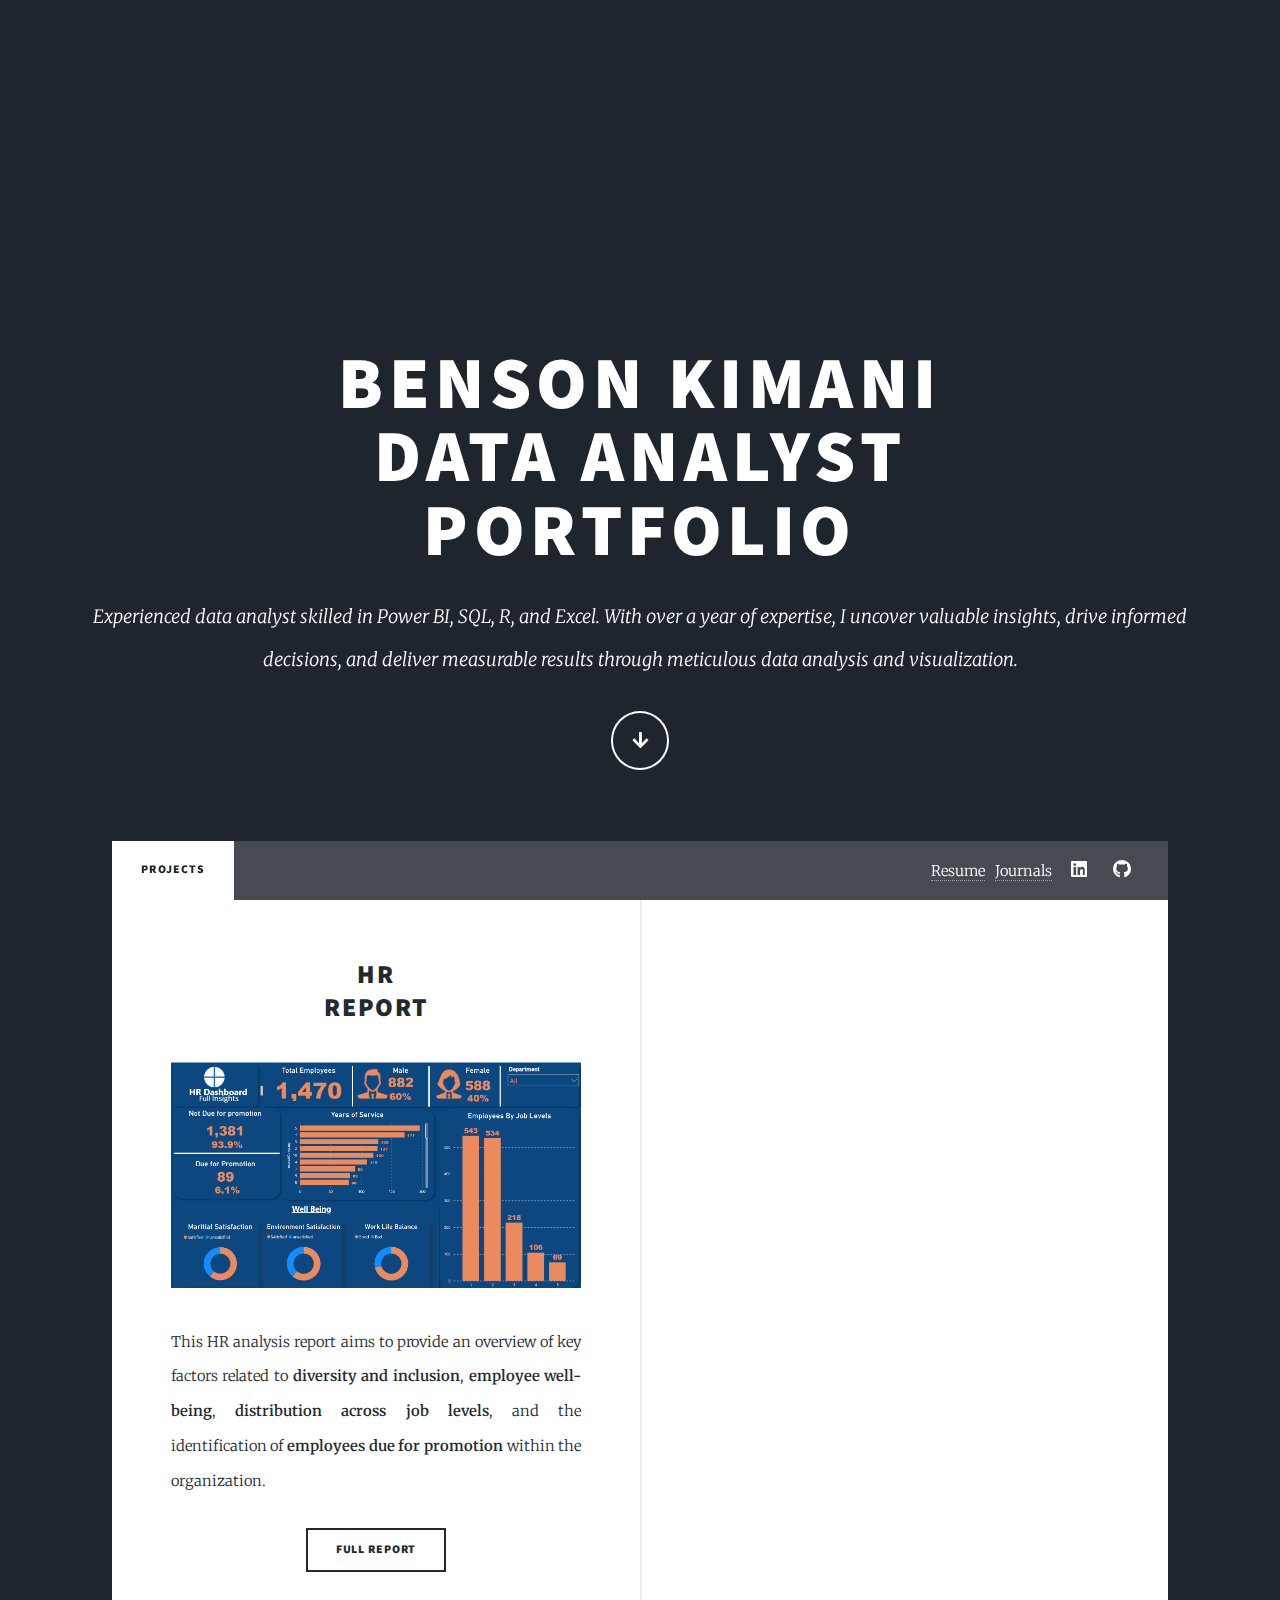
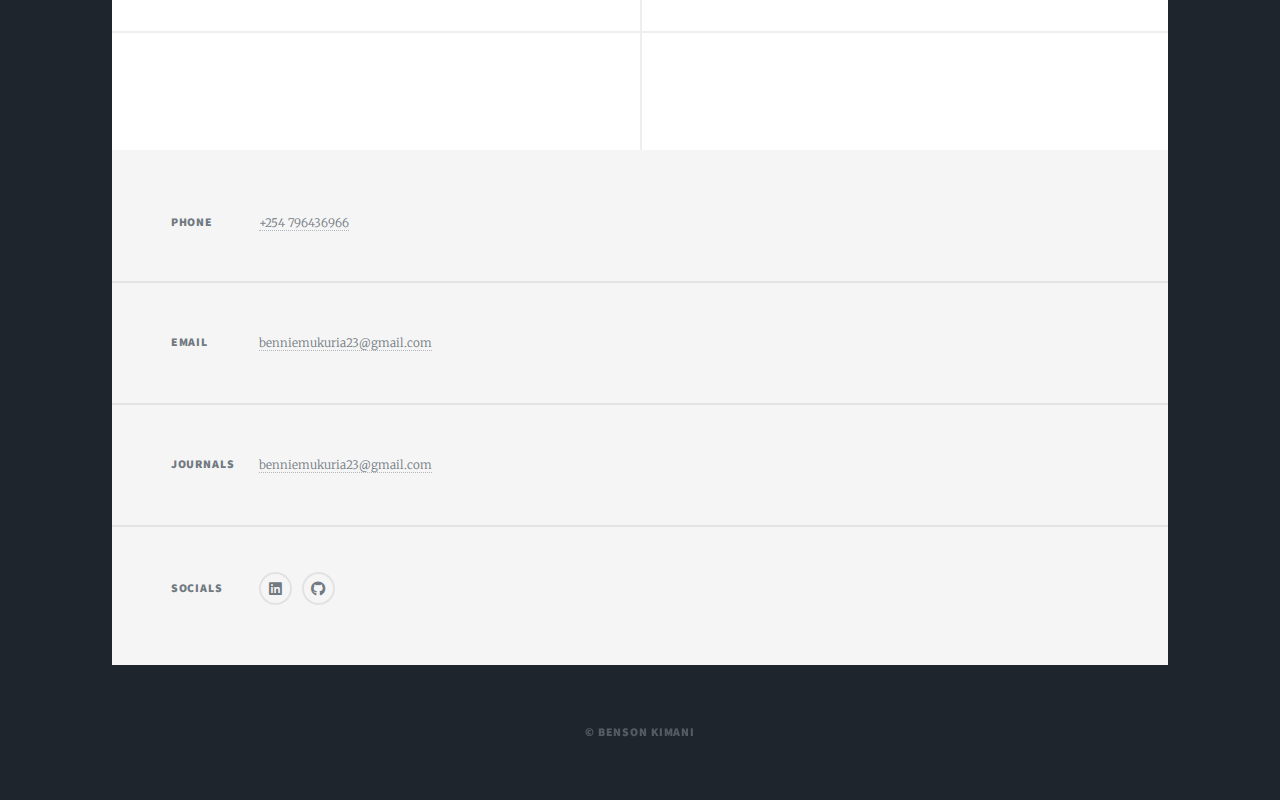
==== commit 00d7af70: "Update index.html" ====
--- a/index.html
+++ b/index.html
@@ -37,6 +37,7 @@
 						<ul class="icons">
 							
 							<li><a href="assets/Resume.pdf" target="_blank">Resume</a></li>
+							<li><a href="assets/Resume.pdf" target="_blank">Journals</a></li>
 							<li><a href="https://www.linkedin.com/in/benson-kimani-mukuria" target="_blank" class="icon brands fa-linkedin"><span class="label">linkedin</span></a></li>
 							<li><a href="#" target="_blank" class="icon brands fa-github"><span class="label">GitHub</span></a></li>
 						</ul>
@@ -96,6 +97,10 @@
 								<p><a href="mailto:benniemukuria23@gmail.com">benniemukuria23@gmail.com</a></p>
 							</section>
 							<section>
+								<h3>Journals</h3>
+								<p><a href="mailto:benniemukuria23@gmail.com">benniemukuria23@gmail.com</a></p>
+							</section>
+							<section>
 								<h3>Socials</h3>
 								<ul class="icons alt">
 									<li><a href="https://www.linkedin.com/in/benson-kimani-mukuria" target="_blank" class="icon brands fa-linkedin"><span class="label">linkedin</span></a></li>
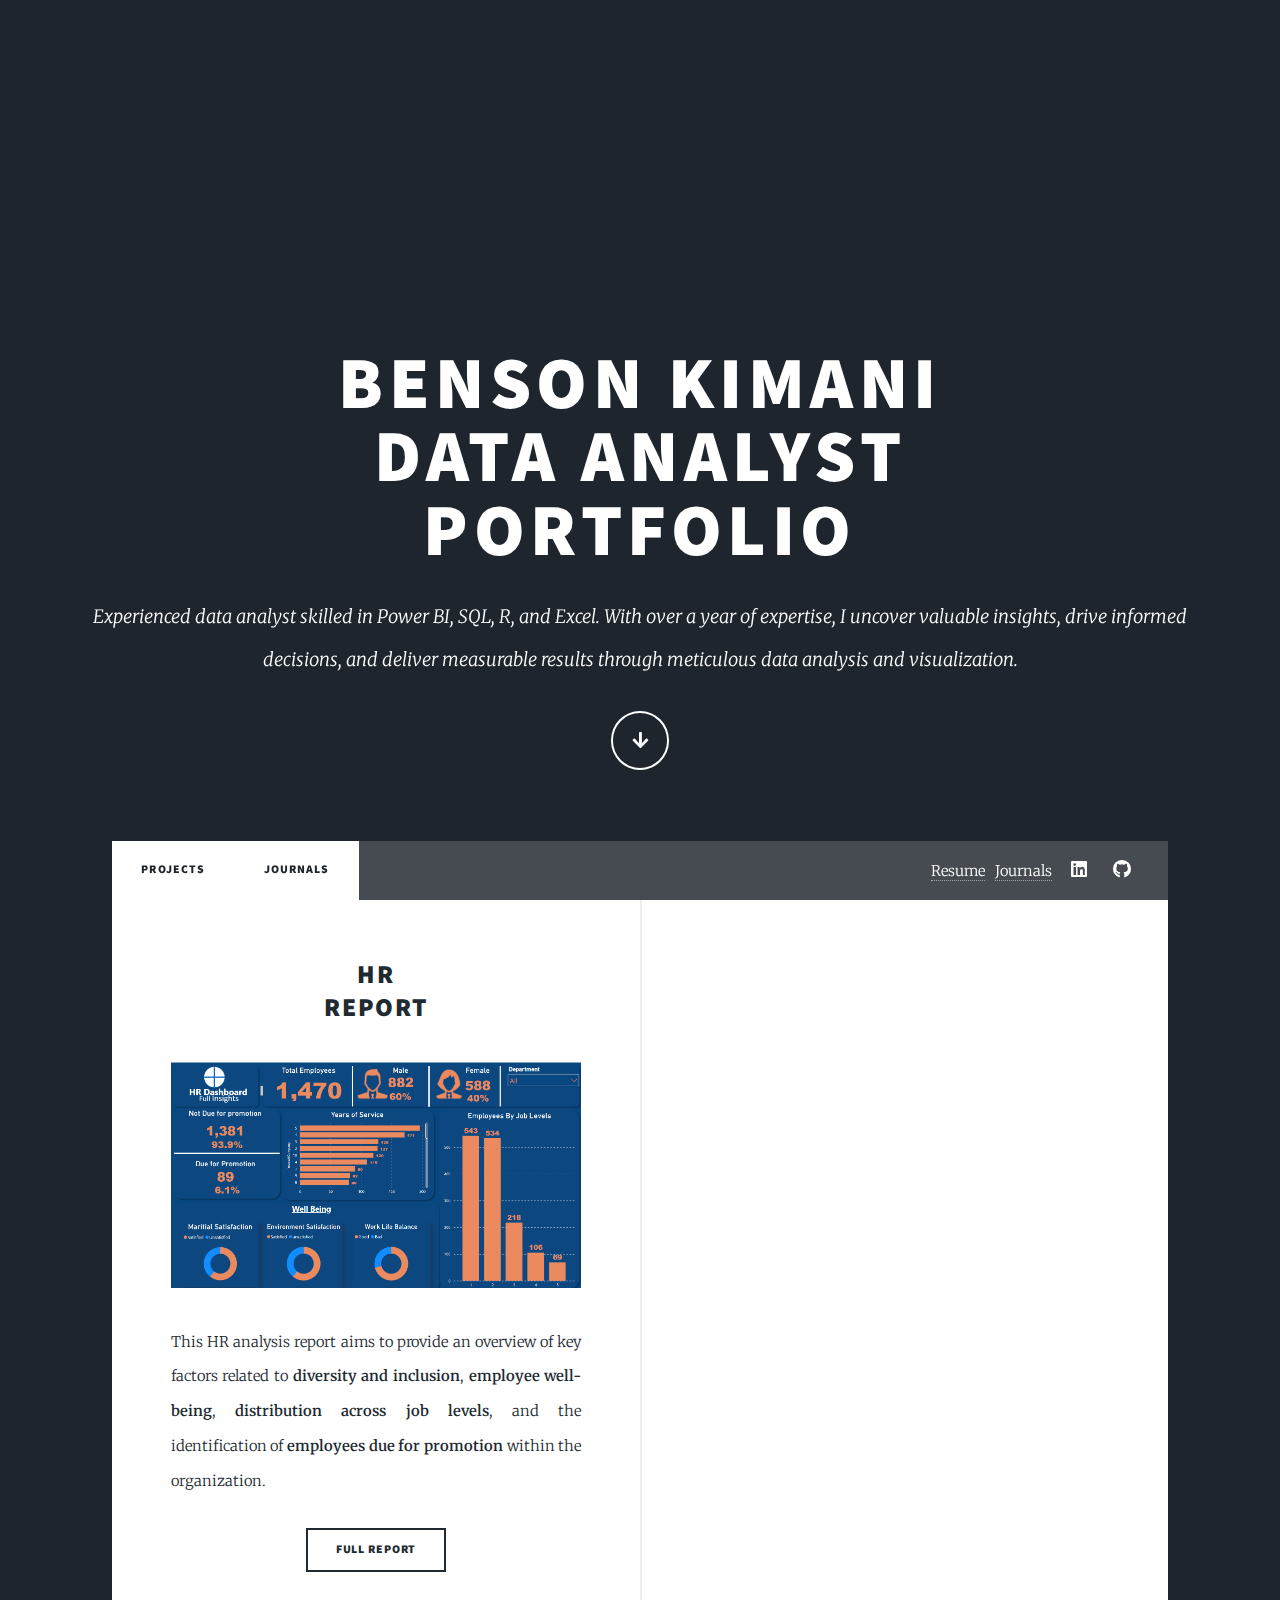
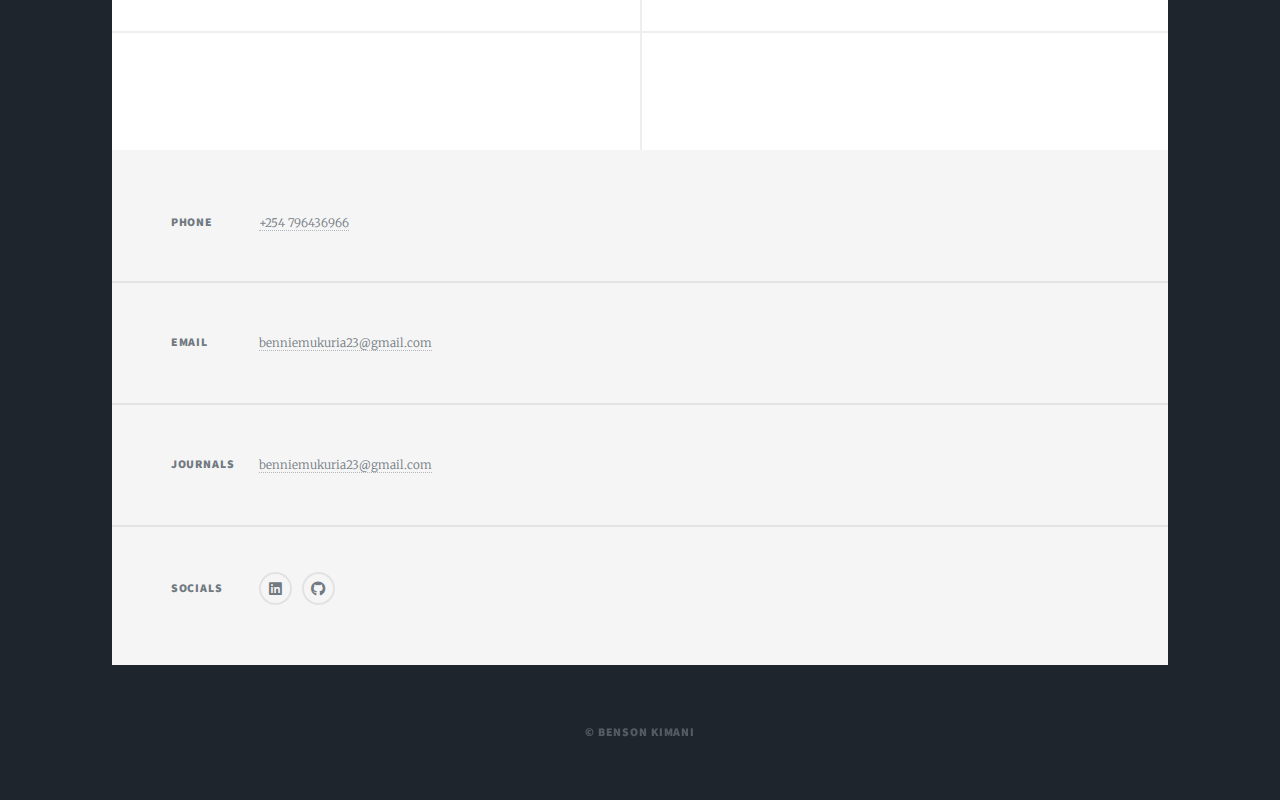
==== commit 7b33e6e7: "Update index.html" ====
--- a/index.html
+++ b/index.html
@@ -33,11 +33,12 @@
 					<nav id="nav">
 						<ul class="links">
 							<li class="active"><a href="index.html">Projects</a></li>
+							<li class="active"><a href="index.html">Journals</a></li>
 						</ul>
 						<ul class="icons">
 							
 							<li><a href="assets/Resume.pdf" target="_blank">Resume</a></li>
-							<li><a href="assets/Resume.pdf" target="_blank">Journals</a></li>
+							<li><a href="AB_Testing.html" target="_blank">Journals</a></li>
 							<li><a href="https://www.linkedin.com/in/benson-kimani-mukuria" target="_blank" class="icon brands fa-linkedin"><span class="label">linkedin</span></a></li>
 							<li><a href="#" target="_blank" class="icon brands fa-github"><span class="label">GitHub</span></a></li>
 						</ul>
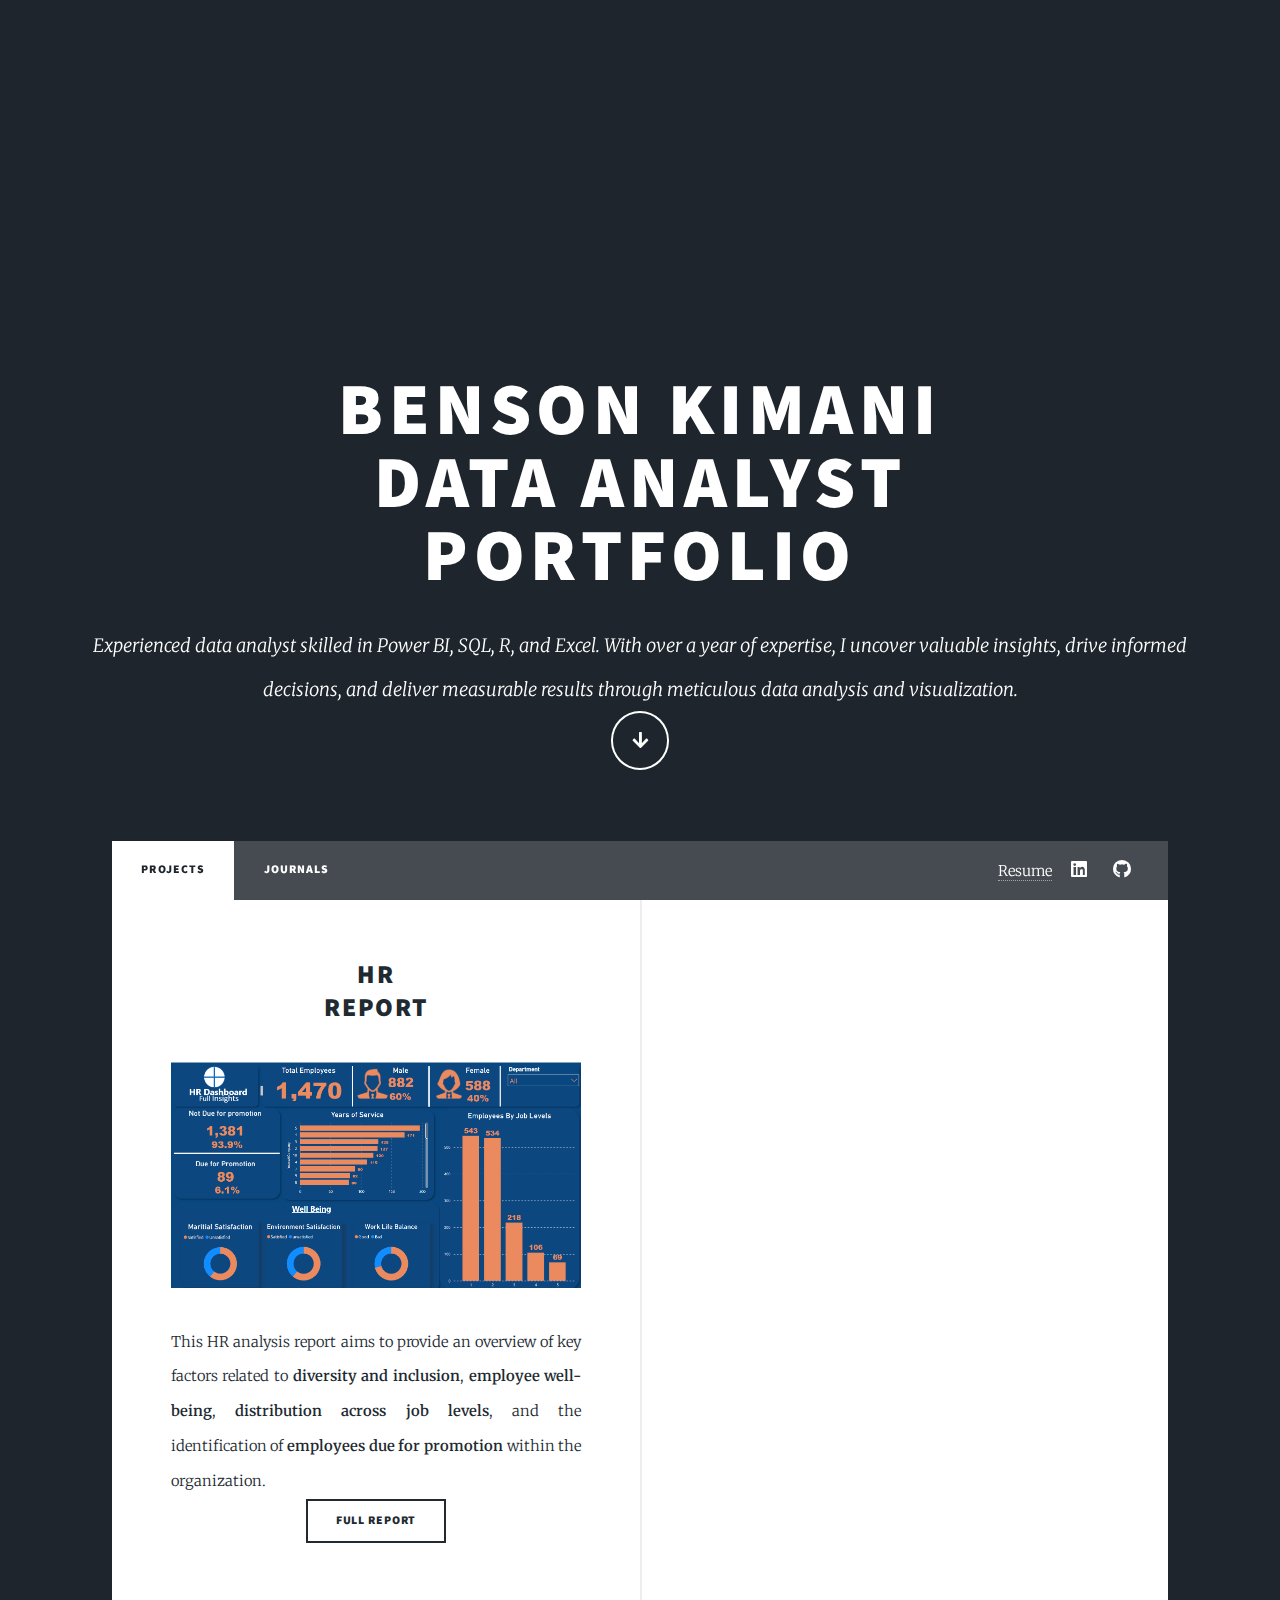
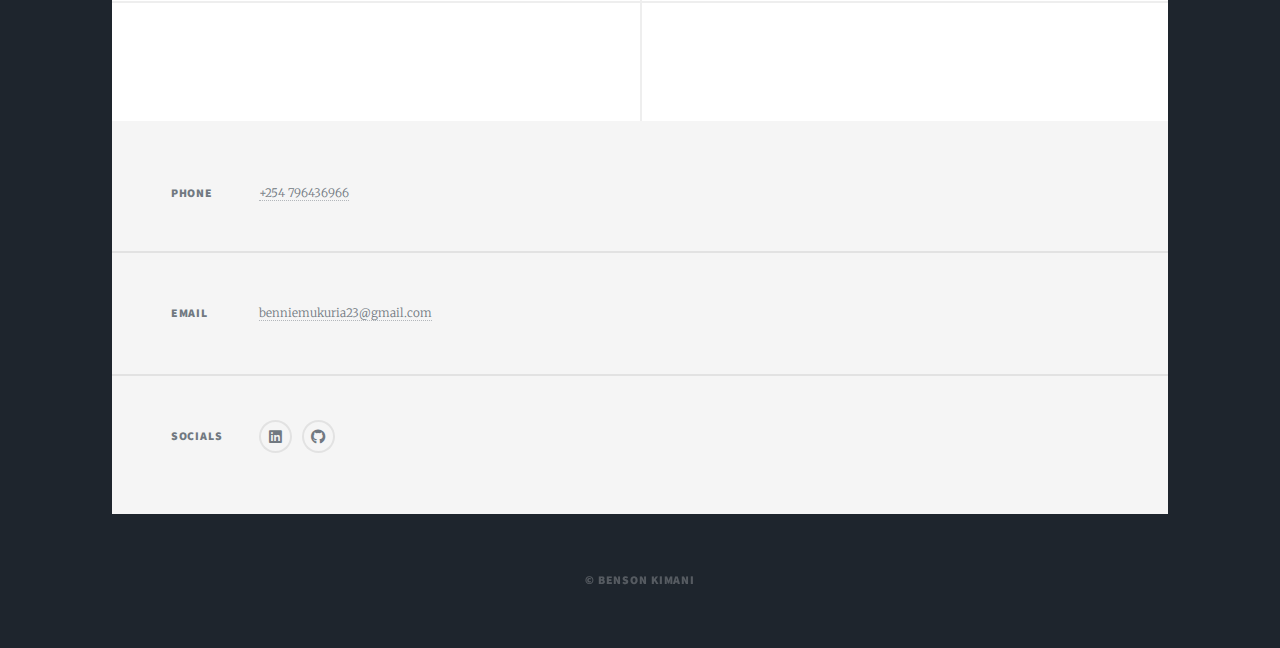
==== commit 2cc44666: "key adjustments" ====
--- a/index.html
+++ b/index.html
@@ -33,12 +33,11 @@
 					<nav id="nav">
 						<ul class="links">
 							<li class="active"><a href="index.html">Projects</a></li>
-							<li class="active"><a href="index.html">Journals</a></li>
+							<li class="inactive"><a href="Journals.html">Journals</a></li>
 						</ul>
 						<ul class="icons">
 							
 							<li><a href="assets/Resume.pdf" target="_blank">Resume</a></li>
-							<li><a href="AB_Testing.html" target="_blank">Journals</a></li>
 							<li><a href="https://www.linkedin.com/in/benson-kimani-mukuria" target="_blank" class="icon brands fa-linkedin"><span class="label">linkedin</span></a></li>
 							<li><a href="#" target="_blank" class="icon brands fa-github"><span class="label">GitHub</span></a></li>
 						</ul>
@@ -51,16 +50,16 @@
 							<section class="posts">
 								<article>
 									<header>									
-										<h2><a href="Hr_analysis.html">HR<br />
+										<h2><a href="Projects/Hr_analysis.html">HR<br />
 										REPORT</a></h2>
 									</header>
-									<a href="Hr_analysis.html" class="image fit"><img src="images/HR_Dashboard.png" alt="" /></a>
+									<a href="Projects/Hr_analysis.html" class="image fit"><img src="images/HR_Dashboard.png" alt="" /></a>
 									<p><P>This HR analysis report aims to provide an overview of key factors 
 										related to <b>diversity and inclusion</b>, <b>employee well-being</b>, <b>distribution
 										across job levels</b>, and the identification of <b>employees due for promotion </b>
 										within the organization.</p>
 									<ul class="actions special">
-										<li><a href="Hr_analysis.html" class="button">Full Report</a></li>
+										<li><a href="Projects/Hr_analysis.html" class="button">Full Report</a></li>
 									</ul>
 								</article>
 								<article>
@@ -98,10 +97,6 @@
 								<p><a href="mailto:benniemukuria23@gmail.com">benniemukuria23@gmail.com</a></p>
 							</section>
 							<section>
-								<h3>Journals</h3>
-								<p><a href="mailto:benniemukuria23@gmail.com">benniemukuria23@gmail.com</a></p>
-							</section>
-							<section>
 								<h3>Socials</h3>
 								<ul class="icons alt">
 									<li><a href="https://www.linkedin.com/in/benson-kimani-mukuria" target="_blank" class="icon brands fa-linkedin"><span class="label">linkedin</span></a></li>
--- a/assets/css/main.css
+++ b/assets/css/main.css
@@ -20,7 +20,11 @@
 	font-size: 100%;
 	font: inherit;
 	vertical-align: baseline;}
-
+p, li{
+	margin-bottom: 0 !important ;
+	margin-top: 0 !important;
+	
+}
 article, aside, details, figcaption, figure,
 footer, header, hgroup, menu, nav, section {
 	display: block;}
@@ -29,8 +33,10 @@
 	line-height: 1;
 }
 
-ol, ul {
+ol, ul, table {
 	list-style: none;
+	border: none !important;
+	padding-top: 0 !important;
  }
 
 blockquote, q {
@@ -44,7 +50,9 @@
 
 table {
 	border-collapse: collapse;
-	border-spacing: 0;
+	border-spacing: 0 !important;
+	width: auto 0;
+	position: relative !important;
 }
 
 body {
@@ -173,7 +181,7 @@
 
 	p {
 		text-align: justify;
-		margin: 0 0 2rem 0;
+		margin: 0 0 0 0;
 	}
 
 	h1, h2, h3, h4, h5, h6 {
@@ -288,13 +296,13 @@
 	}
 
 	a {
-		color: #212931;
+		color: #37a598;
 		border-bottom-color: rgba(33, 41, 49, 0.5);
 	}
 
 		a:hover {
 			border-bottom-color: transparent;
-			color: #18bfef !important;
+			color: #d14217 !important;
 		}
 
 	strong, b {
@@ -2584,14 +2592,36 @@
 
 /* Image */
 /* writen by me*/
-.image.container {
-	display:block;
-	justify-content: center;
-	margin-bottom: 0px;
+/* Basic Reset */
+* {
+    margin: 0;
+    padding: 0;
+    box-sizing: border-box;
 }
-.image.container img {
-	width: 900px;
-	height: 450px;
+
+/* Image Container */
+.image-container {
+    width: 100%; /* Full width of its parent */
+    max-width: 600px; /* Maximum width for larger screens */
+    margin: 20px auto; /* Center the container */
+	align-items: center;
+    border: 1px solid #ddd; /* Optional: Add a subtle border */
+    border-radius: 8px; /* Rounded corners */
+    overflow: hidden; /* Ensures the image doesn't overflow */
+    box-shadow: 0 4px 8px rgba(0, 0, 0, 0.1); /* Subtle shadow for depth */
+}
+
+/* Image Styles */
+.image-container img {
+    width: 100%; /* Make the image fill the container */
+    height: auto; /* Maintain aspect ratio */
+    display: block; /* Remove extra space below the image */
+    transition: transform 0.3s ease; /* Smooth hover effect */
+}
+
+/* Hover Effect (Optional) */
+.image-container:hover img {
+    transform: scale(1.05); /* Slightly zoom in on hover */
 }
 /* writen by me */
 	.image {
@@ -2845,70 +2875,71 @@
 
 /* List */
 
-	ol {
-		list-style: decimal;
-		margin: 0 0 2rem 0;
-		padding-left: 1.25rem;
-	}
-
-		ol li {
-			padding-left: 0.25rem;
-		}
-
-	ul {
-		list-style: disc;
-		margin: 0 0 2rem 0;
-		padding-left: 1rem;
-	}
-
-		ul li {
-			padding-left: 0.5rem;
-		}
-
-		ul.divided {
-			list-style: none;
-			padding-left: 0;
-		}
-
-			ul.divided li {
-				border-top: solid 1px;
-				padding: 0.5rem 0;
-			}
-
-				ul.divided li:first-child {
-					border-top: 0;
-					padding-top: 0;
-				}
-
-	dl {
-		margin: 0 0 2rem 0;
-	}
-
-		dl dt {
-			display: block;
-			font-weight: 600;
-			margin: 0 0 1rem 0;
-		}
-
-		dl dd {
-			margin-left: 2rem;
-		}
-
-	ul.divided li {
-		border-top-color: #eeeeee;
-	}
-
-	ul.icons li a.icon:hover:before {
-		color: #18bfef;
-	}
-
-	ul.icons.alt li .icon:before {
-		box-shadow: inset 0 0 0 2px #eeeeee;
-	}
-
-	ul.icons.alt li a.icon:hover:before {
-		box-shadow: inset 0 0 0 2px #18bfef;
-	}
+ol {
+	border-top: none; /* Removes the top border (divider) */
+	list-style: decimal;
+	margin: 0 0 2rem 0;
+	padding-left: 1.25rem;
+}
+
+ol li {
+	border-top: none; /* Removes the top border (divider) */
+	padding-left: 0.25rem;
+}
+
+ul {
+	border-top: none; /* Removes the top border (divider) */
+	list-style: disc;
+	margin: 0 0 2rem 0;
+	padding-left: 1rem;
+}
+
+ul li {
+	border-top: none; /* Removes the top border (divider) */
+	padding-left: 0.5rem;
+}
+
+ul.divided {
+	border-top: none; /* Removes the top border (divider) */
+	list-style: disc;
+	padding-left: 0;
+}
+
+ul.divided li {
+	border-top: none; /* Removes the top border (divider) */
+	padding: 0.5rem 0;
+}
+
+ul.divided li:first-child {
+	border-top: none; /* Removes the top border (divider) */
+	padding-top: 0;
+}
+
+dl {
+	margin: 0 0 2rem 0;
+}
+
+dl dt {
+	display: block;
+	font-weight: 600;
+	margin: 0 0 1rem 0;
+}
+
+dl dd {
+	margin-left: 2rem;
+}
+
+ul.icons li a.icon:hover:before {
+	color: #18bfef;
+}
+
+ul.icons.alt li .icon:before {
+	box-shadow: inset 0 0 0 2px #eeeeee;
+}
+
+ul.icons.alt li a.icon:hover:before {
+	box-shadow: inset 0 0 0 2px #18bfef;
+}
 
 /* Section/Article */
 
@@ -3009,21 +3040,36 @@
 		border-top-color: #eeeeee;
 	}
 
+
+
 /* Table */
+
+
 
 	.table-wrapper {
 		-webkit-overflow-scrolling: touch;
 		overflow-x: auto;
+		margin: auto 0;
+		width: auto;
+		
 	}
 
 	table {
-		margin: 0 0 2rem 0;
-		width: 100%;
+		margin: auto 0;
+		width: auto;
+		margin: 2rem auto;
+		margin-left: 2rem;
+	border-collapse: collapse;
+	font-size: 1rem;
+	text-align: left;
+	border: 1px solid #eeeeee;
+		
+		
 	}
 
 		table tbody tr {
 			border: solid 1px;
-			border-left: 0;
+			border-left: ;
 			border-right: 0;
 		}
 
@@ -3615,6 +3661,7 @@
 /* Nav */
 
 	#nav {
+		border-top: none; /* Removes the top border (divider) */
 		color: #ffffff;
 		display: -moz-flex;
 		display: -webkit-flex;
@@ -3637,10 +3684,12 @@
 	}
 
 		#nav ul.divided li {
+			border-top: none; /* Removes the top border (divider) */
 			border-top-color: #ffffff;
 		}
 
 		#nav ul.icons li a.icon:hover:before {
+			border-top: none; /* Removes the top border (divider) */
 			color: #18bfef;
 		}
 
@@ -3657,6 +3706,7 @@
 		}
 
 		#nav a {
+			border-top: none; /* Removes the top border (divider) */
 			color: #ffffff;
 			border-bottom-color: rgba(255, 255, 255, 0.5);
 		}
@@ -3688,6 +3738,7 @@
 		}
 
 		#nav ul.links {
+			border-top: none; /* Removes the top border (divider) */
 			display: -moz-flex;
 			display: -webkit-flex;
 			display: -ms-flex;
@@ -3710,6 +3761,7 @@
 		}
 
 			#nav ul.links li {
+				border-top: none;
 				display: block;
 				padding-left: 0;
 			}
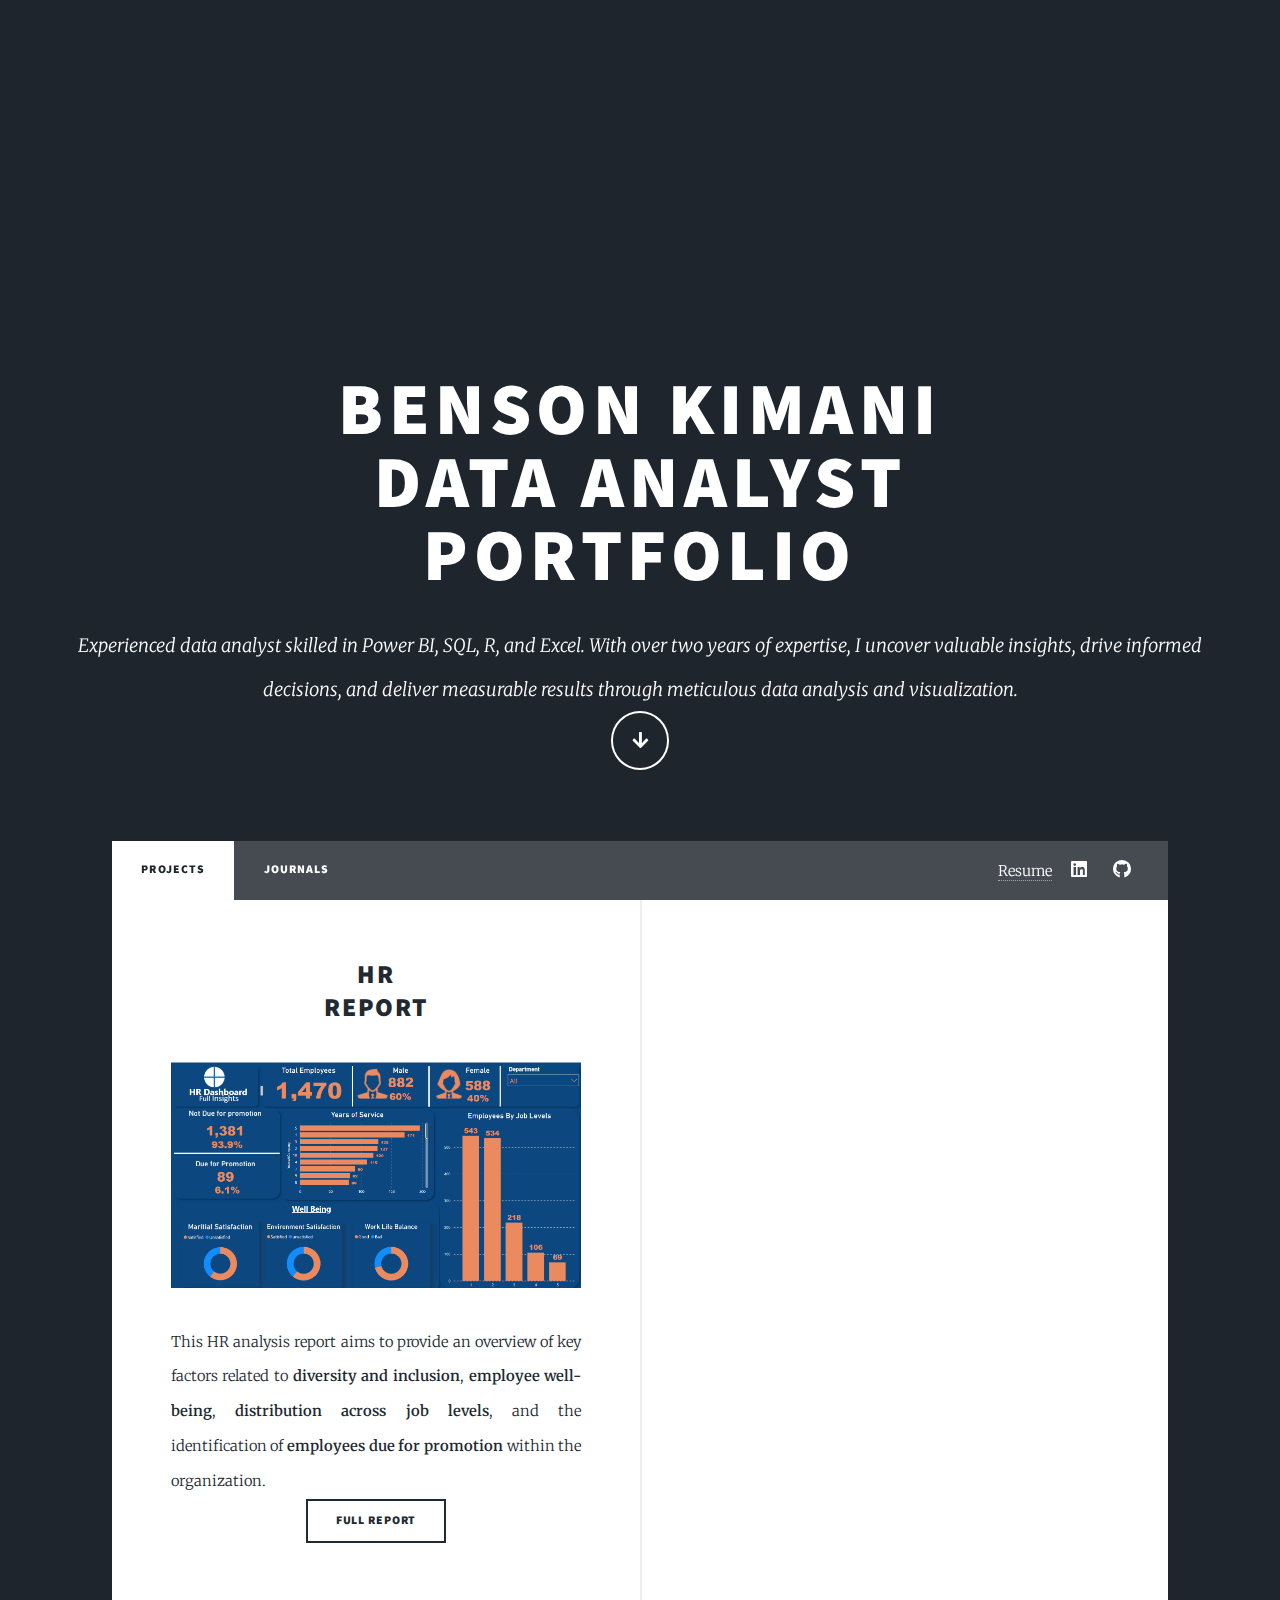
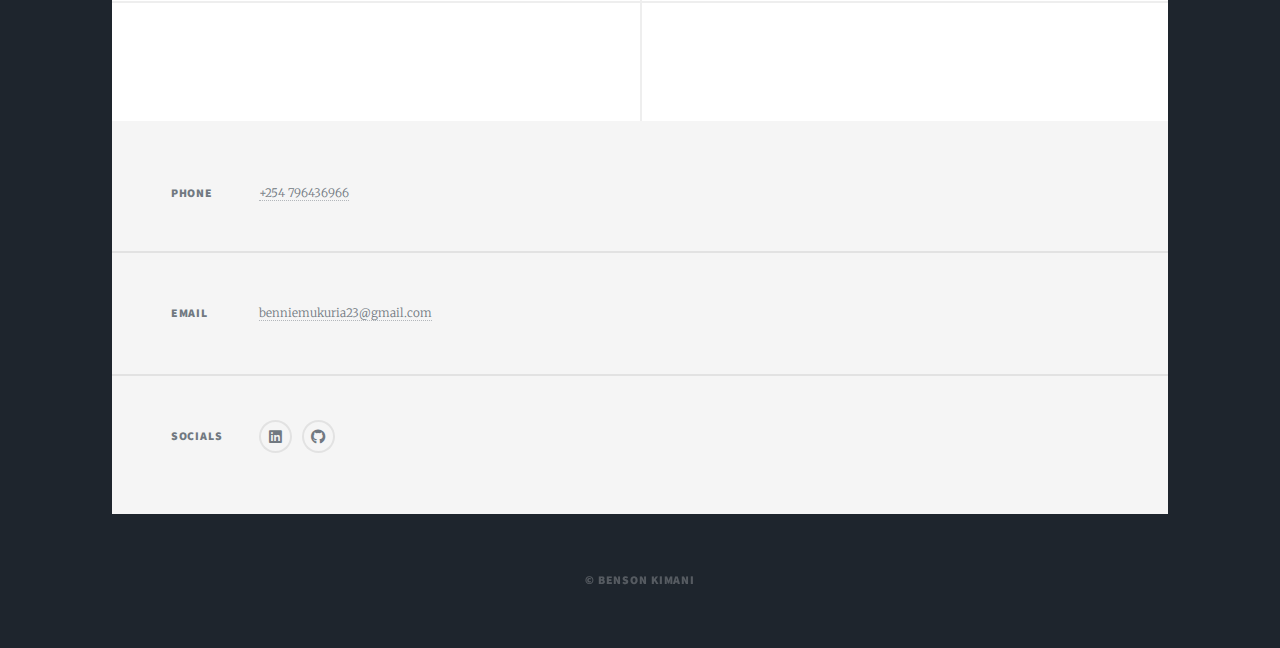
==== commit 799c3651: "CV Update" ====
--- a/index.html
+++ b/index.html
@@ -17,7 +17,7 @@
 						<h1>Benson Kimani<br />
 						Data Analyst<br/>Portfolio</h1>
 						<p>Experienced data analyst skilled in Power BI, SQL, R, and Excel.
-							 With over a year of expertise, I uncover valuable insights, drive informed decisions, 
+							 With over two years of expertise, I uncover valuable insights, drive informed decisions, 
 							and deliver measurable results through meticulous data analysis and visualization.</p>
 						<ul class="actions">
 							<li><a href="#header" class="button icon solid solo fa-arrow-down scrolly">Continue</a></li>
@@ -37,7 +37,7 @@
 						</ul>
 						<ul class="icons">
 							
-							<li><a href="assets/Resume.pdf" target="_blank">Resume</a></li>
+							<li><a href="assets/BENSON KIMANI MUKURIA.pdf" target="_blank">Resume</a></li>
 							<li><a href="https://www.linkedin.com/in/benson-kimani-mukuria" target="_blank" class="icon brands fa-linkedin"><span class="label">linkedin</span></a></li>
 							<li><a href="#" target="_blank" class="icon brands fa-github"><span class="label">GitHub</span></a></li>
 						</ul>
--- a/assets/css/main.css
+++ b/assets/css/main.css
@@ -2593,17 +2593,18 @@
 /* Image */
 /* writen by me*/
 /* Basic Reset */
-* {
+/* {
     margin: 0;
     padding: 0;
     box-sizing: border-box;
-}
+}*/
 
 /* Image Container */
 .image-container {
-    width: 100%; /* Full width of its parent */
-    max-width: 600px; /* Maximum width for larger screens */
-    margin: 20px auto; /* Center the container */
+	max-width: 100%; /* Ensures the image never exceeds its container's width */
+    height: auto; /* Maintains the image's aspect ratio */
+    display: block; 
+   margin: 0px auto; /* Center the container */
 	align-items: center;
     border: 1px solid #ddd; /* Optional: Add a subtle border */
     border-radius: 8px; /* Rounded corners */
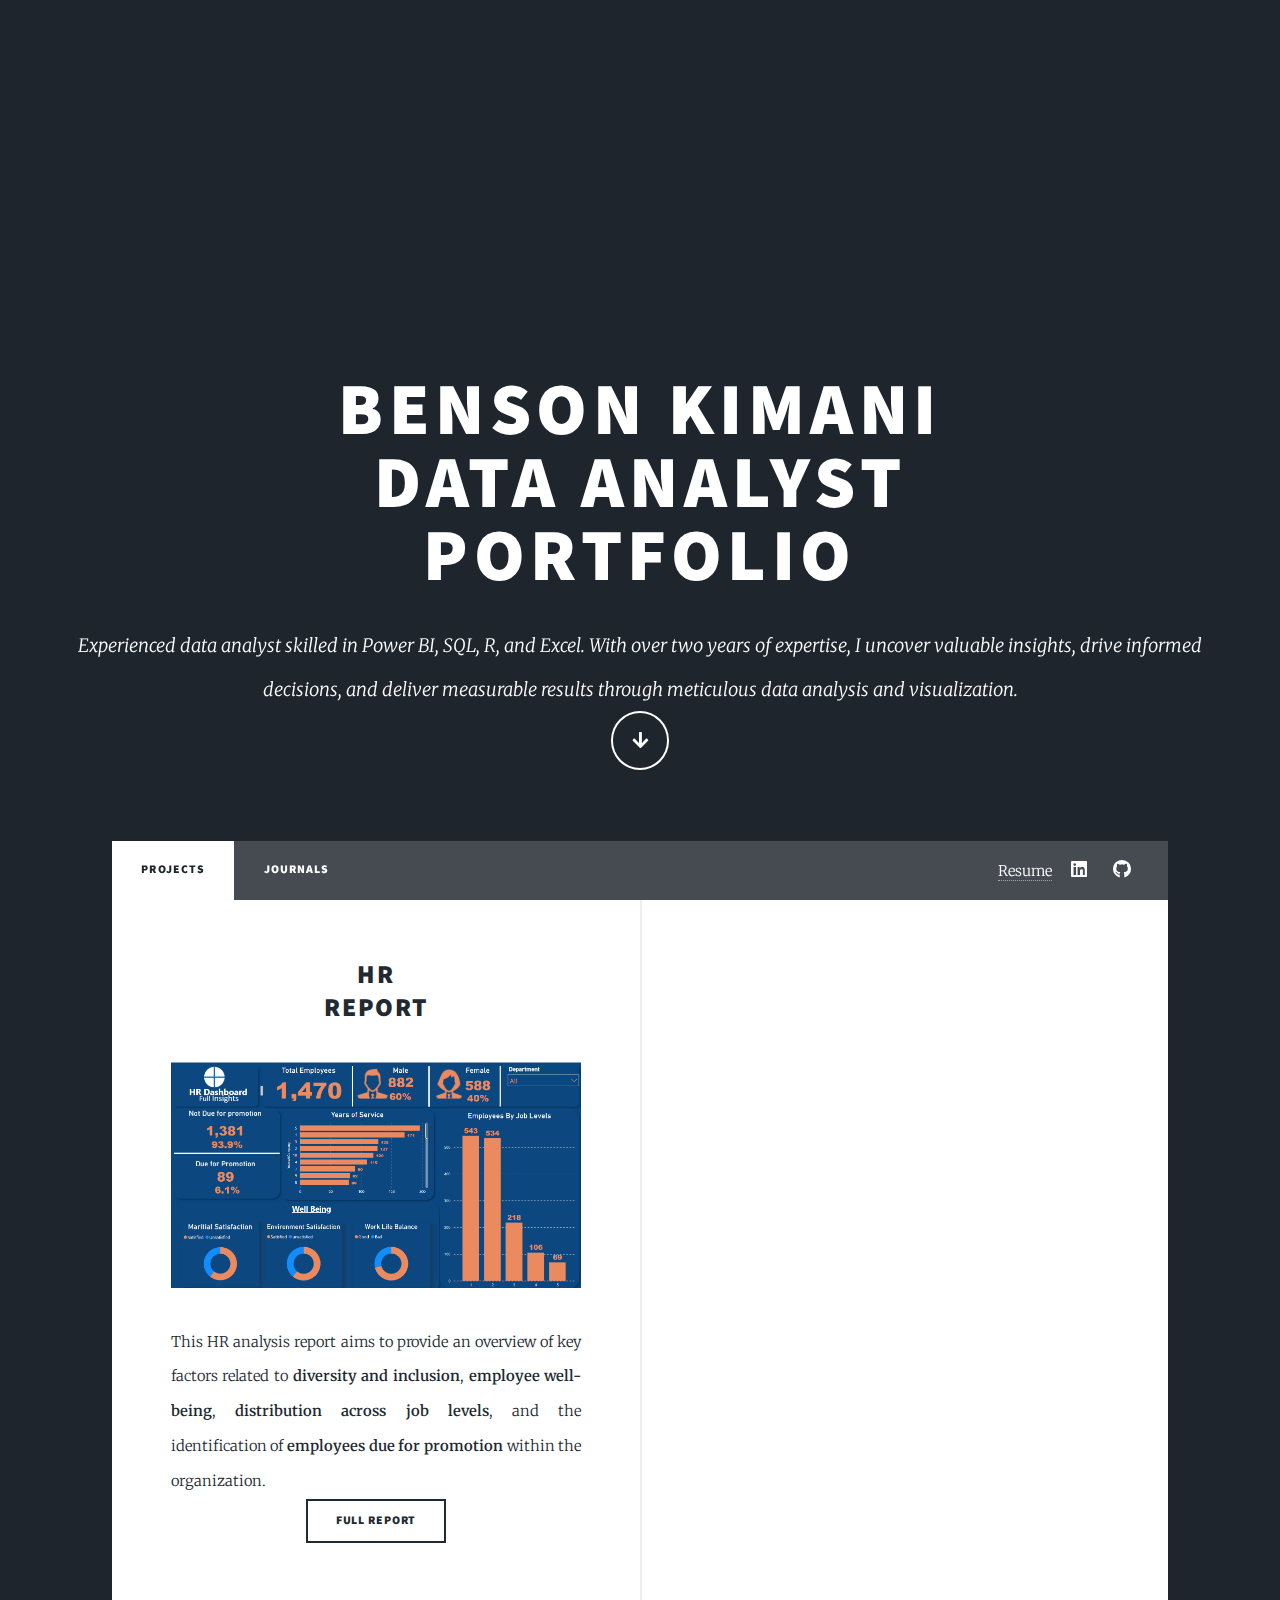
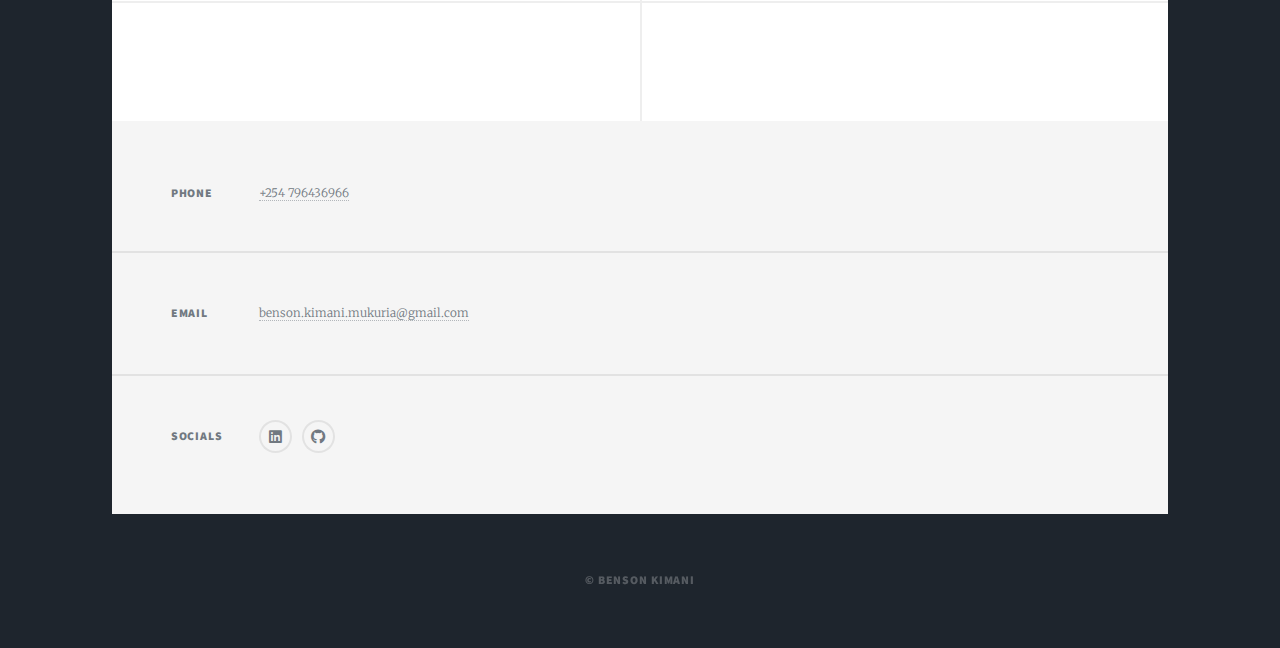
==== commit ff01c698: "Email update" ====
--- a/index.html
+++ b/index.html
@@ -94,7 +94,7 @@
 							</section>
 							<section>
 								<h3>Email</h3>
-								<p><a href="mailto:benniemukuria23@gmail.com">benniemukuria23@gmail.com</a></p>
+								<p><a href="mailto:benson.kimani.mukuria@gmail.com">benson.kimani.mukuria@gmail.com</a></p>
 							</section>
 							<section>
 								<h3>Socials</h3>
--- a/assets/css/main.css
+++ b/assets/css/main.css
@@ -3059,18 +3059,18 @@
 		margin: auto 0;
 		width: auto;
 		margin: 2rem auto;
-		margin-left: 2rem;
+		margin-left: 8rem;
 	border-collapse: collapse;
 	font-size: 1rem;
 	text-align: left;
-	border: 1px solid #eeeeee;
+	border: 10px solid #eeeeee;
 		
 		
 	}
 
 		table tbody tr {
 			border: solid 1px;
-			border-left: ;
+			border-left: 0;
 			border-right: 0;
 		}
 
